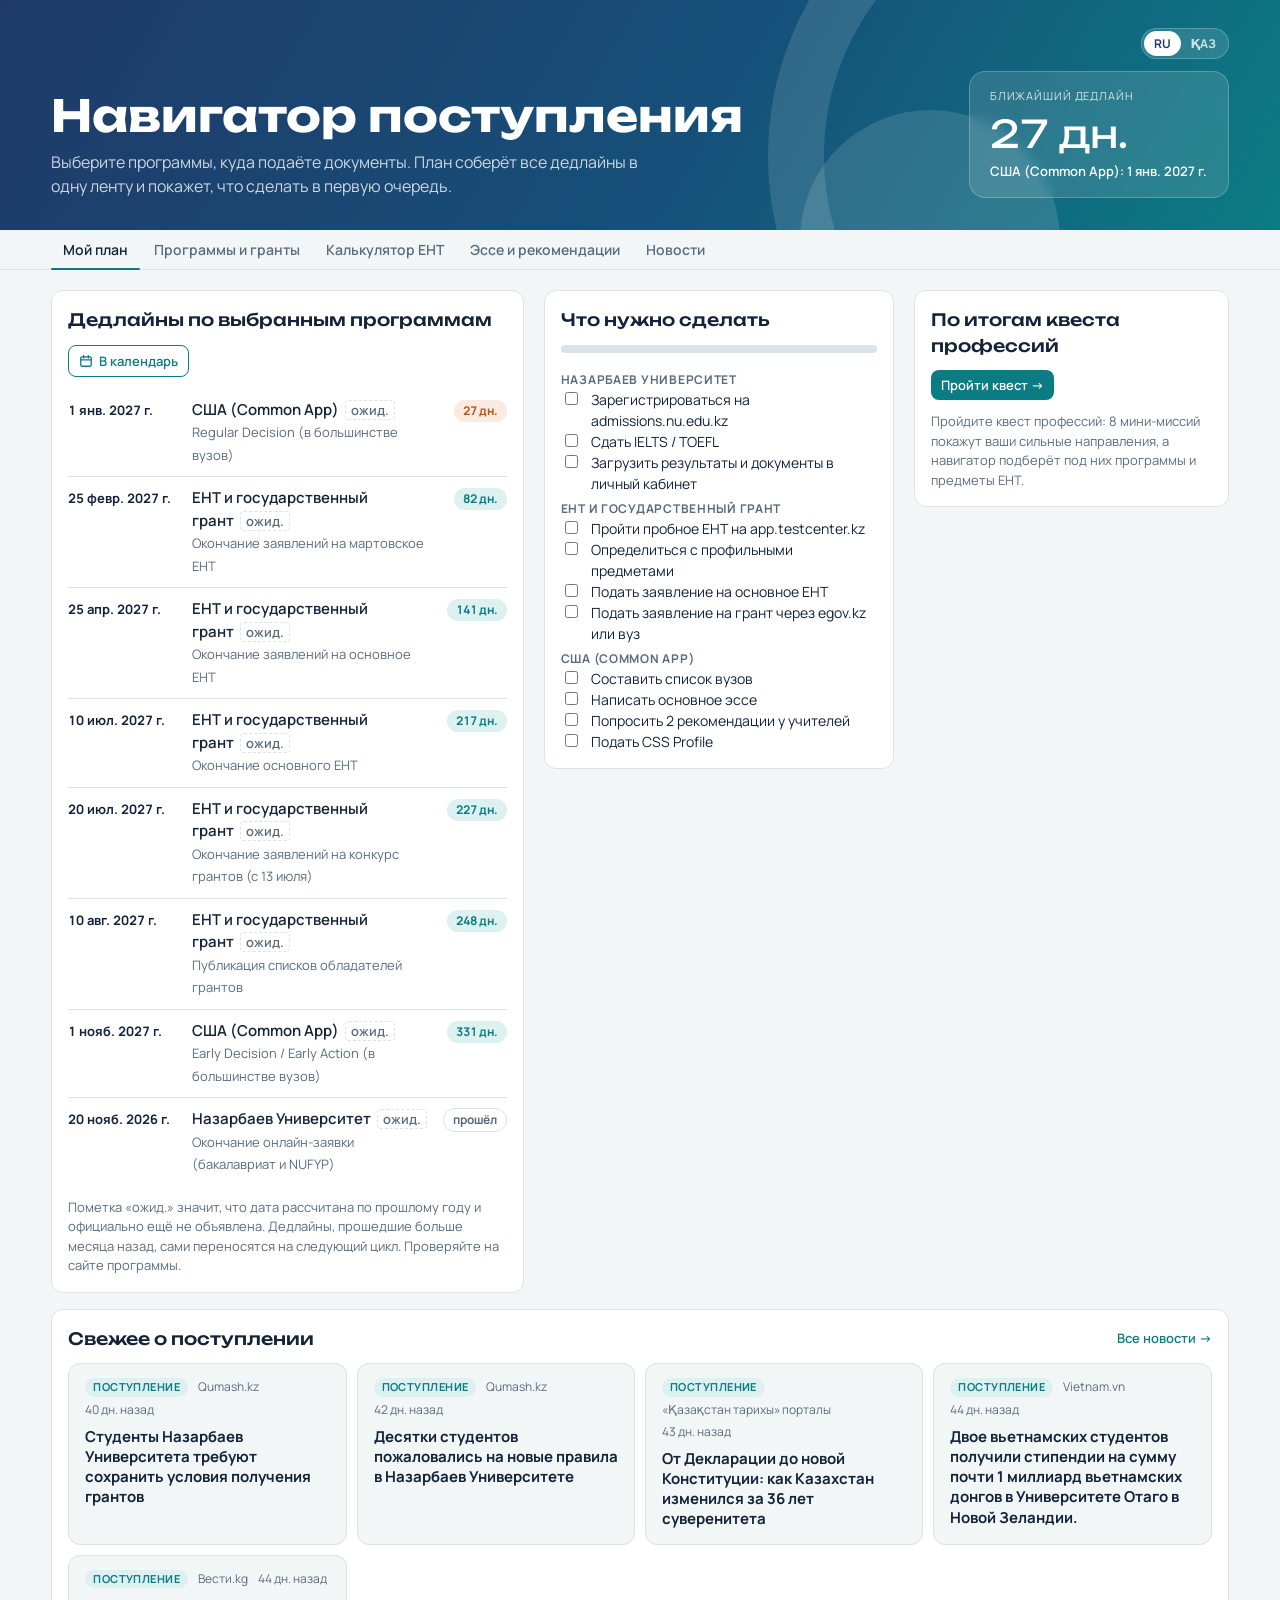
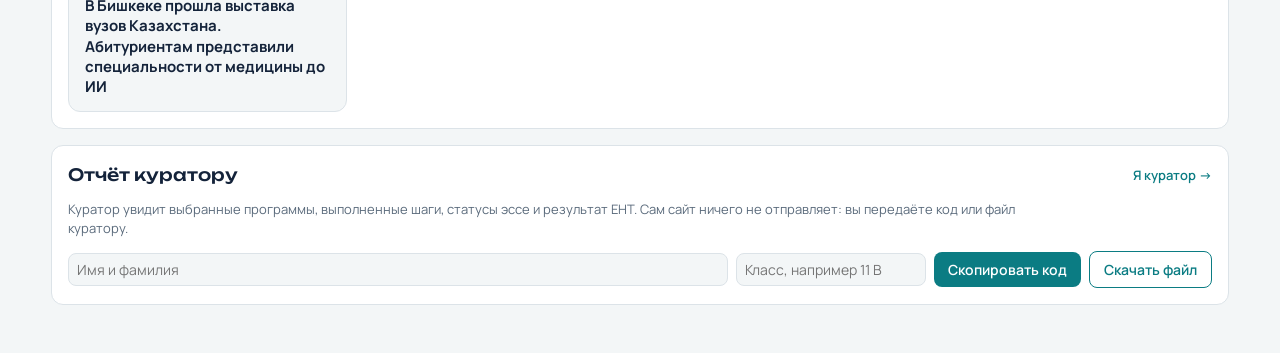
==== index.html @ 0107dc20 "Дизайн на всю ширину: шапка-полоса, липкие вкладки, раскладка в 3 колонки на широком экране Co-Autho" ====
<!doctype html>
<html lang="ru">
<head>
<meta charset="utf-8">
<meta name="viewport" content="width=device-width, initial-scale=1, viewport-fit=cover">
<title>Навигатор поступления</title>
<meta name="claude:viewport-fit-sides" content="cover">
<meta name="theme-color" content="#1F3A68">
<link rel="manifest" href="manifest.webmanifest">
<link rel="icon" href="icon.svg" type="image/svg+xml">
<link rel="apple-touch-icon" href="icon-192.png">
<link rel="stylesheet" href="https://fonts.googleapis.com/css2?family=Unbounded:wght@500;700&family=Manrope:wght@400;500;600;700&display=swap">
<style>
body{margin:0}[hidden]{display:none!important}
/* Layout: шапка с языком и отсчётом до ближайшего дедлайна → вкладки (План / Программы / ЕНТ / Документы / Новости) → одна колонка, на широком экране две */
:root{
  --bg:#F3F6F7; --surface:#FFFFFF; --ink:#14233A; --muted:#5B6B7C; --line:#DCE3E8;
  --accent:#0B7C83; --accent-soft:#DDF1F1; --lapis:#1F3A68; --warn:#B4541A; --warn-soft:#FBEADF; --ok:#2E7D4F; --ok-soft:#E1F2E7;
  --bad:#B23B3B; --bad-soft:#F7E1E1; --sun:#C98A12; --sun-soft:#F8ECD0;
  --sci:#6B4BB8; --sci-soft:#ECE6F8; --shadow:0 6px 18px rgba(20,35,58,.10);
  --display:"Unbounded","Manrope",system-ui,sans-serif; --body:"Manrope",system-ui,-apple-system,"Segoe UI",sans-serif;
  --dur-1:120ms; --dur-2:220ms; --dur-3:420ms; --stagger:40ms;
  --ease-out:cubic-bezier(.2,.8,.2,1); --ease-in-out:cubic-bezier(.65,0,.35,1); --ease-spring:cubic-bezier(.34,1.56,.64,1);
}
@media (prefers-color-scheme:dark){:root:not([data-theme="light"]){
  --bg:#0E1620; --surface:#16212D; --ink:#E6EDF3; --muted:#93A3B3; --line:#263443;
  --accent:#3FC1C4; --accent-soft:#163A3E; --lapis:#9DB6E4; --warn:#F0A170; --warn-soft:#3A2618; --ok:#6FCB93; --ok-soft:#173527;
  --bad:#EE8A8A; --bad-soft:#3B1E1E; --sun:#E8B54A; --sun-soft:#3A2F15;
  --sci:#B8A2F0; --sci-soft:#2A2340; --shadow:0 6px 18px rgba(0,0,0,.35); color-scheme:dark}}
:root[data-theme="dark"]{
  --bg:#0E1620; --surface:#16212D; --ink:#E6EDF3; --muted:#93A3B3; --line:#263443;
  --accent:#3FC1C4; --accent-soft:#163A3E; --lapis:#9DB6E4; --warn:#F0A170; --warn-soft:#3A2618; --ok:#6FCB93; --ok-soft:#173527;
  --bad:#EE8A8A; --bad-soft:#3B1E1E; --sun:#E8B54A; --sun-soft:#3A2F15;
  --sci:#B8A2F0; --sci-soft:#2A2340; --shadow:0 6px 18px rgba(0,0,0,.35); color-scheme:dark}
*{box-sizing:border-box}
body{background:var(--bg);color:var(--ink);font-family:var(--body);font-size:15px;line-height:1.5}
/* На всю ширину: шапка-полоса от края до края, вкладки прилипают к верху, контент тянется с полями по краям */
:root{--gutter:max(16px,min(4vw,56px))}
.edge{padding-left:max(var(--gutter),env(safe-area-inset-left,0px));padding-right:max(var(--gutter),env(safe-area-inset-right,0px))}
.wrap{padding-block:20px 48px;display:flex;flex-direction:column;gap:20px}
.hero{--hero-bg:linear-gradient(120deg,#1F3A68 0%,#16507A 55%,#0B7C83 100%);--hero-ink:#FFFFFF;--hero-muted:rgba(255,255,255,.78);--hero-glass:rgba(255,255,255,.12);--hero-line:rgba(255,255,255,.22);
  background:var(--hero-bg);color:var(--hero-ink);position:relative;overflow:hidden}
@media (prefers-color-scheme:dark){:root:not([data-theme="light"]) .hero{--hero-bg:linear-gradient(120deg,#132338 0%,#13314A 55%,#0E3D40 100%);--hero-ink:#E6EDF3;--hero-muted:rgba(230,237,243,.72);--hero-glass:rgba(255,255,255,.07);--hero-line:rgba(255,255,255,.14)}}
:root[data-theme="dark"] .hero{--hero-bg:linear-gradient(120deg,#132338 0%,#13314A 55%,#0E3D40 100%);--hero-ink:#E6EDF3;--hero-muted:rgba(230,237,243,.72);--hero-glass:rgba(255,255,255,.07);--hero-line:rgba(255,255,255,.14)}
.hero::before{content:"";position:absolute;right:-120px;top:-160px;width:520px;height:520px;border-radius:50%;border:56px solid var(--hero-glass);pointer-events:none}
.hero::after{content:"";position:absolute;right:220px;bottom:-140px;width:260px;height:260px;border-radius:50%;background:var(--hero-glass);pointer-events:none}
header{display:grid;grid-template-columns:1fr auto;gap:24px;align-items:end;padding-block:28px 32px;position:relative;z-index:1}
.hright{display:flex;flex-direction:column;gap:12px;align-items:flex-end;min-width:0}
h1{font-family:var(--display);font-weight:700;font-size:clamp(24px,3.6vw,44px);line-height:1.1;margin:0;text-wrap:balance;animation:rise var(--dur-3) var(--ease-out) both}
.sub{color:var(--hero-muted);margin:10px 0 0;max-width:62ch;font-size:16px;animation:rise var(--dur-3) var(--ease-out) both;animation-delay:var(--stagger)}
.toprow{display:flex;gap:8px;align-items:center;flex-wrap:wrap;justify-content:flex-end}
.langs{display:inline-flex;border:1px solid var(--line);border-radius:99px;padding:2px;background:var(--surface)}
.hero .langs{border-color:var(--hero-line);background:var(--hero-glass)}
.langs button{font:700 12px var(--body);border:0;background:none;color:var(--muted);padding:4px 10px;border-radius:99px;cursor:pointer;transition:background var(--dur-2) var(--ease-out),color var(--dur-2) var(--ease-out)}
.hero .langs button{color:var(--hero-muted)}
.langs button[aria-pressed="true"],.hero .langs button[aria-pressed="true"]{background:var(--hero-ink);color:#1F3A68}
.install{font:600 12px var(--body);border:1px solid var(--hero-line);color:var(--hero-ink);background:var(--hero-glass);border-radius:99px;padding:5px 10px;cursor:pointer}
.next{background:var(--hero-glass);border:1px solid var(--hero-line);color:var(--hero-ink);border-radius:16px;padding:16px 20px;min-width:260px;backdrop-filter:blur(6px);animation:rise var(--dur-3) var(--ease-out) both;animation-delay:calc(2*var(--stagger))}
.next .k{font-size:11px;letter-spacing:.08em;text-transform:uppercase;opacity:.8;display:flex;align-items:center;gap:8px}
.next .n{font-family:var(--display);font-size:clamp(28px,3vw,38px);font-variant-numeric:tabular-nums}
.next .t{font-size:13px;font-weight:600}
.dot{width:8px;height:8px;border-radius:50%;background:#F0A170;position:relative}
.dot::after{content:"";position:absolute;inset:0;border-radius:50%;background:#F0A170;animation:ping 1.6s var(--ease-out) infinite}
@media (max-width:640px){header{grid-template-columns:1fr;padding-block:20px 24px}.hright{align-items:stretch}.toprow{justify-content:flex-start}.next{min-width:0}.hero::before{width:300px;height:300px;border-width:36px;right:-110px;top:-120px}}
.navbar{position:sticky;top:0;z-index:5;background:color-mix(in srgb,var(--bg) 88%,transparent);backdrop-filter:blur(10px);border-bottom:1px solid var(--line)}
nav{display:flex;gap:2px;flex-wrap:wrap;position:relative}
nav button{font:600 14px var(--body);color:var(--muted);background:none;border:0;padding:10px 12px;cursor:pointer;transition:color var(--dur-1) var(--ease-out)}
nav button:hover{color:var(--ink)}
nav button[aria-selected="true"]{color:var(--ink)}
nav .ind{position:absolute;left:0;bottom:-1px;height:2px;width:0;background:var(--accent);border-radius:2px;transition:transform var(--dur-2) var(--ease-in-out),width var(--dur-2) var(--ease-in-out)}
nav .badge{display:inline-block;min-width:18px;padding:0 5px;margin-left:6px;border-radius:99px;background:var(--accent);color:var(--surface);font-size:11px;line-height:18px;text-align:center;animation:pop var(--dur-2) var(--ease-spring) both}
button:focus-visible,input:focus-visible,select:focus-visible,a:focus-visible{outline:2px solid var(--accent);outline-offset:2px}
.panel{display:flex;flex-direction:column;gap:16px}
.panel.enter{animation:rise var(--dur-3) var(--ease-out) both}
.panel.enter .stg>*{animation:rise var(--dur-3) var(--ease-out) both;animation-delay:calc(min(var(--i,0),10)*var(--stagger))}
.cols{display:grid;grid-template-columns:minmax(0,1.4fr) minmax(0,1fr);gap:20px;align-items:start}
@media (max-width:820px){.cols{grid-template-columns:1fr}}
.cols3{display:grid;grid-template-columns:minmax(0,1.4fr) minmax(0,1fr);gap:20px;align-items:start}
.cols3>.span{grid-column:1/-1}
@media (min-width:1280px){.cols3{grid-template-columns:minmax(0,1.35fr) minmax(0,1fr) minmax(0,.9fr)}.cols3>.span{grid-column:auto;position:sticky;top:64px}}
@media (max-width:820px){.cols3{grid-template-columns:1fr}}
@media (min-width:1280px){#groups{display:grid;grid-template-columns:repeat(auto-fill,minmax(440px,1fr));column-gap:40px}#groups .g{border-top:0;border-bottom:1px solid var(--line)}}
.subj,.total,#entvalid{max-width:560px}
.box>.note{max-width:120ch}
h2{font-family:var(--display);font-weight:500;font-size:17px;margin:0}
.box{background:var(--surface);border:1px solid var(--line);border-radius:12px;padding:16px;display:flex;flex-direction:column;gap:12px;min-width:0}
.box.warnbox{border-color:var(--warn);background:linear-gradient(var(--warn-soft),var(--warn-soft)) padding-box}
.boxhead{display:flex;justify-content:space-between;align-items:center;gap:12px;flex-wrap:wrap}
.tl{list-style:none;margin:0;padding:0;display:flex;flex-direction:column}
.tl li{display:grid;grid-template-columns:112px 1fr auto;gap:12px;padding:10px 0;border-top:1px solid var(--line);align-items:baseline}
.tl li:first-child{border-top:0}
.date{font-variant-numeric:tabular-nums;font-weight:700;font-size:13px}
.ev b{display:block;font-weight:600}
.ev span{color:var(--muted);font-size:13px}
.pill{font-size:12px;font-weight:700;padding:2px 9px;border-radius:99px;white-space:nowrap;font-variant-numeric:tabular-nums}
.p-soon{background:var(--warn-soft);color:var(--warn)}
.p-ok{background:var(--accent-soft);color:var(--accent)}
.p-good{background:var(--ok-soft);color:var(--ok)}
.p-bad{background:var(--bad-soft);color:var(--bad)}
.p-past{background:transparent;color:var(--muted);border:1px solid var(--line)}
.tag{font-size:11px;color:var(--muted);border:1px dashed var(--line);border-radius:4px;padding:0 5px;margin-left:6px;white-space:nowrap}
@media (max-width:480px){.tl li{grid-template-columns:1fr auto}.tl .date{grid-column:1/-1}}
.progs{display:grid;grid-template-columns:repeat(auto-fill,minmax(280px,1fr));gap:14px}
.prog{background:var(--surface);border:1px solid var(--line);border-radius:12px;padding:16px;display:flex;flex-direction:column;gap:10px;transition:transform var(--dur-1) var(--ease-out),box-shadow var(--dur-1) var(--ease-out),border-color var(--dur-2) var(--ease-out)}
.prog.on{border-color:var(--accent);box-shadow:0 0 0 1px var(--accent)}
@media (hover:hover){.prog:hover,.news:hover{transform:translateY(-2px);box-shadow:var(--shadow)}.prog.on:hover{box-shadow:0 0 0 1px var(--accent),var(--shadow)}}
.prog h3{margin:0;font-size:16px}
.prog .where{font-size:12px;color:var(--muted);text-transform:uppercase;letter-spacing:.06em;display:flex;justify-content:space-between;gap:8px}
.prog .rec{color:var(--sun);text-transform:none;letter-spacing:0;font-weight:700;white-space:nowrap}
.prog ul{margin:0;padding-left:18px;color:var(--ink);font-size:14px}
.prog a{color:var(--accent);font-weight:600;font-size:13px}
.prog .chg{font-size:12px;font-weight:700;color:var(--warn);background:var(--warn-soft);border-radius:6px;padding:4px 8px}
.toggle{align-self:flex-start;font:600 13px var(--body);border-radius:8px;padding:7px 12px;cursor:pointer;border:1px solid var(--accent);background:transparent;color:var(--accent);transition:background var(--dur-2) var(--ease-out),color var(--dur-2) var(--ease-out),transform var(--dur-1) var(--ease-out)}
.prog.on .toggle{background:var(--accent);color:var(--surface)}
button:active:not(:disabled){transform:scale(.97)}
.check{display:flex;gap:10px;align-items:flex-start;font-size:14px;cursor:pointer}
.check input{margin-top:3px;accent-color:var(--accent)}
.check input:checked{animation:pop var(--dur-2) var(--ease-spring)}
.check span{background:linear-gradient(currentColor,currentColor) 0 55%/0 1px no-repeat;transition:background-size var(--dur-3) var(--ease-out),color var(--dur-2)}
.check.done span{color:var(--muted);background-size:100% 1px}
.bar{height:8px;background:var(--line);border-radius:99px;overflow:hidden}
.bar i{display:block;height:100%;background:var(--ok);border-radius:99px;transition:width var(--dur-3) var(--ease-out)}
.grp{font-size:12px;font-weight:700;color:var(--muted);text-transform:uppercase;letter-spacing:.06em;margin-top:6px}
.docs{width:100%;border-collapse:collapse;font-size:14px}
.docs th{text-align:left;font-size:12px;color:var(--muted);font-weight:600;padding:6px 8px;border-bottom:1px solid var(--line)}
.docs td{padding:8px;border-bottom:1px solid var(--line);vertical-align:middle}
.scroll{overflow-x:auto}
select,input[type=text],input[type=date],input[type=number]{font:14px var(--body);color:var(--ink);background:var(--bg);border:1px solid var(--line);border-radius:8px;padding:6px 8px;max-width:100%}
.form{display:flex;flex-wrap:wrap;gap:8px;align-items:center}
.form input[type=text]{flex:1 1 200px}
.btn{font:600 14px var(--body);background:var(--accent);color:var(--surface);border:0;border-radius:8px;padding:8px 14px;cursor:pointer;transition:transform var(--dur-1) var(--ease-out);text-decoration:none;display:inline-flex;align-items:center;gap:6px}
.btn.ghost{background:transparent;color:var(--accent);border:1px solid var(--accent)}
.btn.sm{font-size:13px;padding:6px 10px}
.x{background:none;border:0;color:var(--muted);cursor:pointer;font-size:18px;line-height:1}
.empty{color:var(--muted);font-size:14px;margin:0}
.note{font-size:13px;color:var(--muted);margin:0}
.link{background:none;border:0;padding:0;font:600 13px var(--body);color:var(--accent);cursor:pointer;text-decoration:none}
.chipset{display:flex;gap:6px;flex-wrap:wrap}
.chipset span{font-size:13px;font-weight:600;border-radius:99px;padding:3px 10px;background:var(--sun-soft);color:var(--sun)}
.chipset span.p{background:var(--bg);color:var(--ink);border:1px solid var(--line)}
.chipset span.p.on{border-color:var(--accent);color:var(--accent)}
/* ЕНТ */
.subj{display:grid;grid-template-columns:1fr 88px;gap:8px 12px;align-items:center}
.subj label{font-size:14px;font-weight:600}
.subj label small{display:block;font-weight:500;color:var(--muted);font-size:12px}
.subj input{width:88px;text-align:right;font-variant-numeric:tabular-nums}
.subj input.low{border-color:var(--bad);background:var(--bad-soft)}
.total{display:flex;align-items:baseline;gap:8px;border-top:1px solid var(--line);padding-top:12px}
.total .big{font-family:var(--display);font-size:34px;font-variant-numeric:tabular-nums}
.floors{display:flex;flex-direction:column;gap:8px}
.floor{display:flex;justify-content:space-between;align-items:center;gap:8px;font-size:14px}
.groups{display:flex;flex-direction:column}
.g{display:grid;grid-template-columns:minmax(0,1fr) auto;gap:6px 12px;padding:12px 0;border-top:1px solid var(--line)}
.g:first-child{border-top:0}
.g b{font-weight:700}
.g .meta{font-size:12px;color:var(--muted)}
.scale{grid-column:1/-1;position:relative;height:22px}
.scale .rail{position:absolute;left:0;right:0;top:9px;height:4px;border-radius:99px;background:var(--line)}
.scale .rng{position:absolute;top:9px;height:4px;border-radius:99px;background:var(--accent-soft)}
.scale .mk{position:absolute;top:4px;width:2px;height:14px;background:var(--muted);transform:translateX(-1px)}
.scale .mk.med{background:var(--accent)}
.scale .you{position:absolute;top:2px;width:18px;height:18px;margin-left:-9px;border-radius:50%;background:var(--sun);border:3px solid var(--surface);box-shadow:0 0 0 1px var(--sun);transition:left var(--dur-3) var(--ease-out)}
/* Новости */
.chips{display:flex;gap:8px;flex-wrap:wrap}
.chip{font:600 13px var(--body);border:1px solid var(--line);background:var(--surface);color:var(--ink);border-radius:99px;padding:6px 12px;cursor:pointer;transition:background var(--dur-2) var(--ease-out),border-color var(--dur-2) var(--ease-out),color var(--dur-2) var(--ease-out),transform var(--dur-1) var(--ease-out)}
.chip[aria-pressed="true"]{background:var(--ink);border-color:var(--ink);color:var(--surface)}
.newsbar{display:flex;justify-content:space-between;align-items:center;gap:12px;flex-wrap:wrap}
.refresh{display:inline-flex;align-items:center;gap:6px;font:600 13px var(--body);color:var(--accent);background:none;border:1px solid var(--line);border-radius:8px;padding:6px 10px;cursor:pointer}
.refresh svg,.btn svg{width:14px;height:14px;flex:none}
.refresh.busy svg{animation:spin .9s linear infinite}
.feed{display:grid;grid-template-columns:repeat(auto-fill,minmax(280px,1fr));gap:14px}
.feed.compact{grid-template-columns:repeat(auto-fit,minmax(230px,1fr));gap:10px}
.news{background:var(--surface);border:1px solid var(--line);border-radius:12px;padding:14px 16px;display:flex;flex-direction:column;gap:8px;color:inherit;text-decoration:none;min-width:0;transition:transform var(--dur-1) var(--ease-out),box-shadow var(--dur-1) var(--ease-out)}
.feed.compact .news{background:var(--bg)}
.news .meta{display:flex;gap:4px 10px;align-items:center;font-size:12px;color:var(--muted);flex-wrap:wrap}
.news h3{margin:0;font-size:15px;font-weight:700;line-height:1.35;overflow-wrap:anywhere}
.news p{margin:0;font-size:13px;color:var(--muted);display:-webkit-box;-webkit-line-clamp:3;line-clamp:3;-webkit-box-orient:vertical;overflow:hidden}
.cat{font-size:11px;font-weight:700;padding:1px 8px;border-radius:99px;text-transform:uppercase;letter-spacing:.04em}
.c-adm{background:var(--accent-soft);color:var(--accent)}
.c-edu{background:var(--ok-soft);color:var(--ok)}
.c-sci{background:var(--sci-soft);color:var(--sci)}
.new{color:var(--warn);font-weight:700}
.skel{height:110px;border-radius:12px;border:1px solid var(--line);background:linear-gradient(90deg,var(--surface) 0%,var(--line) 50%,var(--surface) 100%) 0 0/200% 100%;animation:shimmer 1.2s linear infinite}
.toast{position:fixed;left:50%;bottom:max(20px,env(safe-area-inset-bottom,0px));transform:translateX(-50%);max-width:calc(100% - 32px);background:var(--ink);color:var(--surface);font-size:14px;font-weight:600;padding:10px 16px;border-radius:10px;box-shadow:var(--shadow);animation:rise var(--dur-2) var(--ease-out) both;z-index:9}
@keyframes rise{from{opacity:0;transform:translateY(8px)}to{opacity:1;transform:none}}
.toast{animation-name:toastIn}
@keyframes toastIn{from{opacity:0;transform:translate(-50%,8px)}to{opacity:1;transform:translate(-50%,0)}}
@keyframes pop{from{transform:scale(.6)}to{transform:scale(1)}}
@keyframes ping{0%{transform:scale(1);opacity:.7}80%,100%{transform:scale(2.6);opacity:0}}
@keyframes spin{to{transform:rotate(360deg)}}
@keyframes shimmer{to{background-position:-200% 0}}
@media (prefers-reduced-motion:reduce){
  *,*::before,*::after{animation-duration:.01ms!important;animation-iteration-count:1!important;transition-duration:.01ms!important;scroll-behavior:auto!important}
}
</style>
</head>
<body>
<div class="hero">
  <header class="edge">
    <div>
      <h1 data-i18n="title">Навигатор поступления</h1>
      <p class="sub" data-i18n="sub"></p>
    </div>
    <div class="hright">
      <div class="toprow">
        <button class="install" id="install" hidden data-i18n="pwa.install"></button>
        <div class="langs" role="group" data-i18n-aria="lang.aria"><button data-lang="ru">RU</button><button data-lang="kk">ҚАЗ</button></div>
      </div>
      <div class="next" id="next"></div>
    </div>
  </header>
</div>
<div class="navbar edge">
  <nav role="tablist">
    <button role="tab" aria-selected="true" data-tab="plan" data-i18n="tab.plan"></button>
    <button role="tab" aria-selected="false" data-tab="progs" data-i18n="tab.progs"></button>
    <button role="tab" aria-selected="false" data-tab="ent" data-i18n="tab.ent"></button>
    <button role="tab" aria-selected="false" data-tab="docs" data-i18n="tab.docs"></button>
    <button role="tab" aria-selected="false" data-tab="news"><span data-i18n="tab.news"></span><span class="badge" id="newcount" hidden></span></button>
    <span class="ind" aria-hidden="true"></span>
  </nav>
</div>
<div class="wrap edge">

  <section class="panel" id="p-plan">
    <div class="box warnbox" id="watchbox" hidden></div>
    <div class="cols3">
      <div class="box">
        <div class="boxhead"><h2 data-i18n="plan.deadlines"></h2>
          <button class="btn ghost sm" id="ics" data-i18n-title="plan.icsTitle"><svg viewBox="0 0 24 24" fill="none" stroke="currentColor" stroke-width="2.2" stroke-linecap="round"><rect x="3" y="5" width="18" height="16" rx="2"/><path d="M3 10h18M8 3v4M16 3v4"/></svg><span data-i18n="plan.ics"></span></button></div>
        <ul class="tl" id="timeline"></ul>
        <p class="note" data-i18n="plan.note"></p>
      </div>
      <div class="box">
        <h2 data-i18n="plan.todo"></h2>
        <div class="bar"><i id="bar" style="width:0"></i></div>
        <div id="todo"></div>
      </div>
      <div class="box span" id="questbox"></div>
    </div>
    <div class="box">
      <div class="boxhead"><h2 data-i18n="news.fresh"></h2><button class="link" id="allnews" data-i18n="news.all"></button></div>
      <div class="feed compact" id="admfeed"></div>
    </div>
    <div class="box">
      <div class="boxhead"><h2 data-i18n="cur.box"></h2><a class="link" href="curator.html" data-i18n="cur.iam"></a></div>
      <p class="note" data-i18n="cur.text"></p>
      <div class="form">
        <input type="text" id="me-n" data-i18n-ph="cur.name" autocomplete="name">
        <input type="text" id="me-c" data-i18n-ph="cur.class" style="flex:0 1 160px">
        <button class="btn" id="rep-copy" data-i18n="cur.copy"></button>
        <button class="btn ghost" id="rep-file" data-i18n="cur.file"></button>
      </div>
    </div>
  </section>

  <section class="panel" id="p-progs" hidden>
    <p class="note" data-i18n="progs.note"></p>
    <div class="progs stg" id="progs"></div>
    <p class="note" id="watchnote"></p>
  </section>

  <section class="panel" id="p-ent" hidden>
    <div class="cols">
      <div class="box">
        <h2 data-i18n="ent.title"></h2>
        <p class="note" data-i18n="ent.intro"></p>
        <div class="subj" id="subj"></div>
        <div class="total"><span class="big" id="enttotal">0</span><span class="note" data-i18n="ent.of"></span></div>
        <p class="note" id="entvalid"></p>
      </div>
      <div class="box">
        <h2 data-i18n="ent.floors"></h2>
        <div class="floors" id="floors"></div>
        <label class="note" for="pair" data-i18n="ent.pair"></label>
        <select id="pair"></select>
        <p class="note" id="pairnote"></p>
      </div>
    </div>
    <div class="box">
      <h2 data-i18n="ent.groups"></h2>
      <div class="groups stg" id="groups"></div>
      <p class="note" data-i18n="ent.note"></p>
    </div>
  </section>

  <section class="panel" id="p-docs" hidden>
    <div class="box">
      <h2 data-i18n="docs.title"></h2>
      <form class="form" id="docform">
        <input type="text" id="d-title" data-i18n-ph="docs.ph" required>
        <select id="d-type"><option value="0" data-i18n="doc.0"></option><option value="1" data-i18n="doc.1"></option><option value="2" data-i18n="doc.2"></option><option value="3" data-i18n="doc.3"></option></select>
        <input type="date" id="d-due">
        <button class="btn" type="submit" data-i18n="docs.add"></button>
      </form>
      <div class="scroll"><table class="docs"><thead><tr><th data-i18n="th.doc"></th><th data-i18n="th.type"></th><th data-i18n="th.due"></th><th data-i18n="th.status"></th><th></th></tr></thead><tbody id="docrows"></tbody></table></div>
      <p class="empty" id="docempty" hidden data-i18n="docs.empty"></p>
    </div>
  </section>

  <section class="panel" id="p-news" hidden>
    <div class="newsbar">
      <div class="chips" id="chips">
        <button class="chip" data-cat="all" aria-pressed="true" data-i18n="chip.all"></button>
        <button class="chip" data-cat="adm" aria-pressed="false" data-i18n="chip.adm"></button>
        <button class="chip" data-cat="edu" aria-pressed="false" data-i18n="chip.edu"></button>
        <button class="chip" data-cat="sci" aria-pressed="false" data-i18n="chip.sci"></button>
      </div>
      <button class="refresh" id="refresh" data-i18n-aria="news.refreshAria"><svg viewBox="0 0 24 24" fill="none" stroke="currentColor" stroke-width="2.2" stroke-linecap="round" stroke-linejoin="round"><path d="M21 12a9 9 0 1 1-2.6-6.4"/><path d="M21 3v6h-6"/></svg><span data-i18n="news.refresh"></span></button>
    </div>
    <p class="note" id="newsstatus"></p>
    <div class="feed stg" id="feed"></div>
  </section>
</div>

<script src="i18n.js"></script>
<script src="data.js"></script>
<script src="feeds.js"></script>
<script src="news.js"></script>
<script src="pages.js"></script>
<script>
let TODAY = new Date(); TODAY.setHours(0,0,0,0);
const REDUCED = matchMedia("(prefers-reduced-motion: reduce)").matches;
const PROG = Object.fromEntries(PROGRAMS.map(p=>[p.id,p]));
function load(k,def){try{const v=localStorage.getItem(k);return v?JSON.parse(v):def}catch(e){return def}}
function save(k,v){try{localStorage.setItem(k,JSON.stringify(v))}catch(e){}}
let picked=load("nav.picked",["nu","ent","usa"]).filter(id=>PROG[id]);
let done=load("nav.done",{});
let docs=load("nav.docs",[
 {t:I18N.ru["ex.0"],type:I18N.ru["doc.0"],d:"2026-12-15",s:1,ex:true},
 {t:I18N.ru["ex.1"],type:I18N.ru["doc.2"],d:"2026-12-01",s:0,ex:true}]);
let ent=load("nav.ent",{s:{},pair:""});
const quest=load("nav.quest",null);
let me=load("nav.me",{n:"",c:""});

const fmt=d=>navFmt(d);
const days=d=>Math.round((new Date(d+"T00:00")-TODAY)/864e5);
function pill(n){if(n<0)return`<span class="pill p-past">${t("past")}</span>`;const c=n<=30?"p-soon":"p-ok";return`<span class="pill ${c}">${n===0?t("today"):t("days",{n})}</span>`}
const eventsOf=p=>p.events.map(e=>navRoll(e,TODAY));
function esc(s){return String(s).replace(/[&<>"]/g,c=>({"&":"&amp;","<":"&lt;",">":"&gt;",'"':"&quot;"}[c]))}
function toast(msg){document.querySelector(".toast")?.remove();const el=document.createElement("div");el.className="toast";el.setAttribute("role","status");el.textContent=msg;document.body.append(el);setTimeout(()=>el.remove(),3500)}
function download(name,text,type){const a=document.createElement("a");a.href=URL.createObjectURL(new Blob([text],{type}));a.download=name;document.body.append(a);a.click();a.remove();setTimeout(()=>URL.revokeObjectURL(a.href),1e3)}
const pickedEvents=()=>PROGRAMS.filter(p=>picked.includes(p.id)).flatMap(p=>eventsOf(p).map(e=>({...e,p}))).sort((a,b)=>a.d.localeCompare(b.d));
const docTitle=d=>d.ex&&d.t===I18N.ru["ex.0"]?t("ex.0"):d.ex&&d.t===I18N.ru["ex.1"]?t("ex.1"):d.t;
const docType=d=>{const i=[0,1,2,3].find(i=>I18N.ru["doc."+i]===d.type);return i==null?d.type:t("doc."+i)};

/* ---------- Изменения на сайтах приёма (pages.js пишет check-pages.mjs раз в день) ---------- */
const WATCH=window.PAGE_WATCH||null;
const changedAt=id=>{const w=WATCH?.pages?.[id];return w?.changed&&Date.now()-w.changed<14*864e5?w.changed:0};

/* ---------- Квест → программы ---------- */
function questRecs(){if(!quest?.top?.length)return{progs:[],pair:""};
  const progs=[...new Set(quest.top.slice(0,2).flatMap(a=>QUEST_MAP[a]?.progs||[]))];
  return{progs,pair:QUEST_MAP[quest.top[0]]?.pair||""}}

let shownDays=0;
function countUp(el,to){
  if(REDUCED||to===shownDays){el.textContent=t("days",{n:to});shownDays=to;return}
  const from=shownDays,t0=performance.now();shownDays=to;
  (function step(now){const k=Math.min(1,(now-t0)/600),v=Math.round(from+(to-from)*(1-Math.pow(1-k,3)));el.textContent=t("days",{n:v});if(k<1)requestAnimationFrame(step)})(t0);
}

function render(){
  const evs=pickedEvents();
  const up=evs.filter(e=>days(e.d)>=0);
  document.getElementById("timeline").innerHTML=evs.length?[...up,...evs.filter(e=>days(e.d)<0)].map(e=>`<li><span class="date">${fmt(e.d)}</span><span class="ev"><b>${L(e.p.name)}${e.exp?`<span class="tag">${t("exp")}</span>`:""}</b><span>${L(e.t)}</span></span>${pill(days(e.d))}</li>`).join(""):`<li><span class="empty">${t("plan.tlEmpty")}</span></li>`;
  document.getElementById("ics").disabled=!up.length;
  const n=up[0],next=document.getElementById("next");
  if(n){
    next.innerHTML=`<div class="k">${days(n.d)<=7?'<i class="dot"></i>':""}${t("next.k")}</div><div class="n" id="nextn"></div><div class="t">${L(n.p.name)}: ${fmt(n.d)}</div>`;
    countUp(document.getElementById("nextn"),days(n.d));
  }else next.innerHTML=`<div class="k">${t("next.k")}</div><div class="t">${t("next.none")}</div>`;
  let total=0,cnt=0;
  document.getElementById("todo").innerHTML=PROGRAMS.filter(p=>picked.includes(p.id)).map(p=>`<div class="grp">${L(p.name)}</div>`+p.todo.map((s,i)=>{const k=p.id+i;total++;if(done[k])cnt++;return`<label class="check ${done[k]?"done":""}"><input type="checkbox" data-k="${k}" ${done[k]?"checked":""}><span>${L(s)}</span></label>`}).join("")).join("")||`<p class="empty">${t("plan.todoEmpty")}</p>`;
  document.getElementById("bar").style.width=total?(cnt/total*100)+"%":"0";
  const rec=questRecs().progs;
  document.getElementById("progs").innerHTML=PROGRAMS.map((p,i)=>{const on=picked.includes(p.id),ch=changedAt(p.id);return`<article class="prog ${on?"on":""}" style="--i:${i}"><div class="where"><span>${L(p.where)}</span>${rec.includes(p.id)?`<span class="rec">${t("progs.rec")}</span>`:""}</div><h3>${L(p.name)}</h3>${ch?`<div class="chg">${t("progs.changed",{ago:ago(ch)})}</div>`:""}<ul>${p.req.map(r=>`<li>${L(r)}</li>`).join("")}</ul><div class="note">${eventsOf(p).map(e=>`${fmt(e.d)}: ${L(e.t)}${e.exp?` (${t("exp")})`:""}`).join("<br>")}</div><a href="${p.url}" target="_blank" rel="noopener">${t("progs.site")}</a><button class="toggle" data-id="${p.id}">${on?t("progs.in"):t("progs.add")}</button></article>`}).join("");
  document.getElementById("watchnote").textContent=WATCH?.at?t("watch.checked",{ago:ago(WATCH.at)}):"";
  const chg=picked.filter(changedAt);
  const wb=document.getElementById("watchbox");wb.hidden=!chg.length;
  wb.innerHTML=chg.length?`<h2>${t("watch.title")}</h2>`+chg.map(id=>`<div><b>${L(PROG[id].name)}</b> — ${t("watch.changed",{ago:ago(changedAt(id))})} <a class="link" href="${PROG[id].url}" target="_blank" rel="noopener">${t("progs.site")}</a></div>`).join(""):"";
  renderQuest();
  document.getElementById("docrows").innerHTML=docs.map((d,i)=>`<tr><td>${esc(docTitle(d))}${d.ex?`<span class="tag">${t("docs.example")}</span>`:""}</td><td>${esc(docType(d))}</td><td>${d.d?fmt(d.d)+" "+pill(days(d.d)):"—"}</td><td><select data-i="${i}">${[0,1,2,3].map(j=>`<option value="${j}" ${d.s==j?"selected":""}>${t("st."+j)}</option>`).join("")}</select></td><td><button class="x" data-del="${i}" aria-label="${t("docs.del")}">×</button></td></tr>`).join("");
  document.getElementById("docempty").hidden=docs.length>0;
}
function renderQuest(){
  const box=document.getElementById("questbox");
  if(!quest?.top?.length){box.innerHTML=`<div class="boxhead"><h2>${t("qr.title")}</h2><a class="btn sm" href="quest.html">${t("qr.go")}</a></div><p class="note">${t("qr.none")}</p>`;return}
  const r=questRecs(),missing=r.progs.filter(id=>!picked.includes(id));
  box.innerHTML=`<div class="boxhead"><h2>${t("qr.title")}</h2><a class="link" href="quest.html">${t("qr.again")}</a></div>
  <div class="grp">${t("qr.top")}</div><div class="chipset">${quest.top.slice(0,3).map(a=>`<span>${t("area."+a)}</span>`).join("")}</div>
  <div class="grp">${t("qr.progs")}</div><div class="chipset">${r.progs.map(id=>`<span class="p ${picked.includes(id)?"on":""}">${L(PROG[id].name)}${picked.includes(id)?" ✓":""}</span>`).join("")}</div>
  <div class="boxhead"><button class="btn sm" id="qadd" ${missing.length?"":"disabled"}>${missing.length?t("qr.add")+" (+"+missing.length+")":t("qr.added")}</button>
  ${r.pair?`<span class="note">${t("qr.pair")}: <b>${L(ENT_PAIRS[r.pair])}</b> · <button class="link" id="qcalc">${t("qr.calc")}</button></span>`:""}</div>`;
}

/* ---------- Календарь (.ics) ---------- */
function icsText(){
  const fold=s=>{const out=[];while(s.length>35){out.push(s.slice(0,35));s=" "+s.slice(35)}out.push(s);return out.join("\r\n")};
  const e8=s=>String(s).replace(/\\/g,"\\\\").replace(/;/g,"\\;").replace(/,/g,"\\,").replace(/\n/g,"\\n");
  const stamp=new Date().toISOString().replace(/[-:]/g,"").replace(/\.\d+/,"");
  const lines=["BEGIN:VCALENDAR","VERSION:2.0","PRODID:-//Navigator postupleniya//RU","CALSCALE:GREGORIAN","METHOD:PUBLISH","X-WR-CALNAME:"+e8(t("title"))];
  pickedEvents().filter(e=>days(e.d)>=0).forEach(e=>{
    const d=e.d.replace(/-/g,""),nx=new Date(e.d+"T00:00");nx.setDate(nx.getDate()+1);
    const sum=L(e.p.name)+": "+L(e.t);
    lines.push("BEGIN:VEVENT","UID:"+e.p.id+"-"+d+"@navigator","DTSTAMP:"+stamp,"DTSTART;VALUE=DATE:"+d,"DTEND;VALUE=DATE:"+navIso(nx).replace(/-/g,""),
      "SUMMARY:"+e8(sum),"DESCRIPTION:"+e8((e.exp?t("ics.exp")+"\n":"")+e.p.url),"URL:"+e.p.url,
      "BEGIN:VALARM","TRIGGER:-P7D","ACTION:DISPLAY","DESCRIPTION:"+e8(t("ics.alarm7",{t:sum})),"END:VALARM",
      "BEGIN:VALARM","TRIGGER:-P1D","ACTION:DISPLAY","DESCRIPTION:"+e8(t("ics.alarm1",{t:sum})),"END:VALARM","END:VEVENT");
  });
  lines.push("END:VCALENDAR");
  return lines.map(fold).join("\r\n")+"\r\n";
}
document.getElementById("ics").addEventListener("click",()=>{download("deadlines.ics",icsText(),"text/calendar;charset=utf-8");toast(t("plan.icsDone"))});

/* ---------- Калькулятор ЕНТ ---------- */
function entCalc(){
  const vals=ENT_SUBJECTS.map(s=>{const v=ent.s[s.k];return v===""||v==null?null:Math.max(0,Math.min(s.max,+v))});
  const filled=vals.some(v=>v!=null),total=vals.reduce((a,v)=>a+(v||0),0);
  const low=ENT_SUBJECTS.filter((s,i)=>vals[i]!=null&&vals[i]<s.min||filled&&vals[i]==null);
  return{vals,filled,total,valid:filled&&!low.length,low};
}
function renderEntInputs(){
  document.getElementById("subj").innerHTML=ENT_SUBJECTS.map(s=>`<label for="e-${s.k}">${L(s.name)}<small>${t("ent.subjMin",{n:s.min,max:s.max})}</small></label><input type="number" id="e-${s.k}" data-k="${s.k}" min="0" max="${s.max}" inputmode="numeric" value="${ent.s[s.k]??""}">`).join("");
  const qp=questRecs().pair;
  document.getElementById("pair").innerHTML=`<option value="">${t("ent.pairAll")}</option>`+Object.keys(ENT_PAIRS).map(k=>`<option value="${k}" ${(ent.pair||qp)===k?"selected":""}>${L(ENT_PAIRS[k])}</option>`).join("");
  document.getElementById("pairnote").textContent=!ent.pair&&qp?t("ent.fromQuest"):"";
}
function renderEnt(){
  const c=entCalc(),pair=document.getElementById("pair").value;
  document.querySelectorAll("#subj input").forEach((el,i)=>el.classList.toggle("low",c.vals[i]!=null&&c.vals[i]<ENT_SUBJECTS[i].min));
  document.getElementById("enttotal").textContent=c.total;
  document.getElementById("entvalid").textContent=!c.filled?"":c.valid?t("ent.valid"):t("ent.invalid",{list:c.low.map(s=>L(s.name)).join(", ")});
  document.getElementById("floors").innerHTML=[50,65,70,75].map(f=>{const ok=c.valid&&c.total>=f;return`<div class="floor"><span>${t("floor."+f)} · ${f}</span>${c.filled?`<span class="pill ${ok?"p-good":"p-bad"}">${ok?"✓":"✗"}</span>`:""}</div>`}).join("");
  const pos=v=>(v/140*100).toFixed(1)+"%";
  const list=ENT_GROUPS.filter(g=>!pair||g.pair===pair).sort((a,b)=>b.med-a.med);
  document.getElementById("groups").innerHTML=list.map((g,i)=>{
    let st="";
    if(c.filled){const k=!c.valid||c.total<g.floor?["below","p-bad"]:c.total>=g.med?["high","p-good"]:c.total>=g.min?["mid","p-soon"]:["low","p-bad"];st=`<span class="pill ${k[1]}">${t("ent."+k[0])}</span>`}
    return`<div class="g" style="--i:${i}"><div><b>${L(g.name)}</b><div class="meta">${g.code?g.code+" · ":""}${L(ENT_PAIRS[g.pair])} · ${t("ent.min")} ${g.min} · ${t("ent.med")} ${g.med}${g.grants?" · "+t("ent.grants",{n:g.grants.toLocaleString("ru-RU")}):""}</div></div>${st}
    <div class="scale" aria-hidden="true"><i class="rail"></i><i class="rng" style="left:${pos(g.min)};width:calc(${pos(g.med)} - ${pos(g.min)})"></i><i class="mk" style="left:${pos(Math.max(g.min,g.floor))}"></i><i class="mk med" style="left:${pos(g.med)}"></i>${c.filled?`<i class="you" style="left:${pos(c.total)}"></i>`:""}</div></div>`}).join("");
}
document.getElementById("subj").addEventListener("input",e=>{const k=e.target.dataset.k;if(!k)return;ent.s[k]=e.target.value;save("nav.ent",ent);renderEnt()});
document.getElementById("pair").addEventListener("change",e=>{ent.pair=e.target.value;save("nav.ent",ent);document.getElementById("pairnote").textContent="";renderEnt()});

/* ---------- Отчёт куратору ---------- */
function report(){const c=entCalc();return{v:1,n:me.n.trim(),c:me.c.trim(),at:Date.now(),p:picked,d:Object.keys(done).filter(k=>done[k]),docs:docs.map(d=>({t:d.t,s:d.s,d:d.d||""})),e:c.filled?{t:c.total,v:c.valid}:null,q:quest?.top?.slice(0,3)||null}}
function reportCode(){const b=new TextEncoder().encode(JSON.stringify(report()));let s="";b.forEach(x=>s+=String.fromCharCode(x));return"NAV1."+btoa(s).replace(/\+/g,"-").replace(/\//g,"_").replace(/=+$/,"")}
function needName(){if(me.n.trim())return true;toast(t("cur.needName"));document.getElementById("me-n").focus();return false}
document.getElementById("me-n").value=me.n;document.getElementById("me-c").value=me.c;
["me-n","me-c"].forEach(id=>document.getElementById(id).addEventListener("input",e=>{me[id==="me-n"?"n":"c"]=e.target.value;save("nav.me",me)}));
document.getElementById("rep-copy").addEventListener("click",async()=>{if(!needName())return;const code=reportCode();
  try{await navigator.clipboard.writeText(code)}catch(e){const ta=document.createElement("textarea");ta.value=code;document.body.append(ta);ta.select();document.execCommand("copy");ta.remove()}
  toast(t("cur.copied"))});
document.getElementById("rep-file").addEventListener("click",()=>{if(!needName())return;download(`otchet-${me.n.trim().replace(/\s+/g,"-")}.json`,JSON.stringify(report(),null,1),"application/json");toast(t("cur.saved"))});

/* ---------- Новости: основной источник news.js (его пишет update-news.mjs по расписанию),
   запасной — RSS через публичные CORS-прокси. Последний результат кэшируется в localStorage ---------- */
const FEEDS=window.NEWS_FEEDS||[];
const PROXIES=[
 u=>"https://api.allorigins.win/raw?url="+encodeURIComponent(u),
 u=>"https://api.codetabs.com/v1/proxy?quest="+encodeURIComponent(u),
 u=>"https://cors.eu.org/"+u
];
const STALE=35*60e3;
let news=load("nav.news",{at:0,items:[]});
let seenAt=load("nav.newsSeen",0);
let cat="all",loading=false;
function takeLocal(){const d=window.NEWS_DATA;if(d&&d.items?.length&&d.at>news.at){news={at:d.at,items:d.items,local:true};save("nav.news",news)}}
// Перечитываем news.js без перезагрузки страницы: работает и через file://, и на хостинге
function reloadLocal(){return new Promise(ok=>{const s=document.createElement("script");s.src="news.js?t="+Date.now();
  s.onload=s.onerror=()=>{s.remove();takeLocal();ok()};document.head.append(s)})}
takeLocal();

const strip=h=>{const x=new DOMParser().parseFromString(h||"","text/html").body.textContent||"";return x.replace(/\s+/g," ").trim()};
const safeUrl=u=>/^https?:\/\//i.test(u||"")?u:"#";
function timeout(ms){const c=new AbortController();setTimeout(()=>c.abort(),ms);return c.signal}
function parseXml(txt,feed){
  const x=new DOMParser().parseFromString(txt,"text/xml");
  const chan=x.querySelector("channel > title")?.textContent||"";
  return [...x.querySelectorAll("item")].map(it=>{
    const g=s=>it.querySelector(s)?.textContent||"";
    let title=g("title"),src=g("source");
    if(src&&title.endsWith(" - "+src))title=title.slice(0,-(src.length+3));
    const google=feed.url.includes("news.google.com");
    return{cat:feed.cat,title:title.trim(),link:g("link").trim(),at:Date.parse(g("pubDate"))||0,src:src||chan.replace(/:.*$/,""),desc:google?"":strip(g("description")).slice(0,260)};
  });
}
async function fetchFeed(feed){
  for(const p of PROXIES){
    try{const r=await fetch(p(feed.url),{signal:timeout(12000),cache:"no-store"});if(!r.ok)continue;
      const items=parseXml(await r.text(),feed);if(items.length)return items}catch(e){}
  }
  const r=await fetch("https://api.rss2json.com/v1/api.json?rss_url="+encodeURIComponent(feed.url),{signal:timeout(12000)});
  const j=await r.json();if(!j.items?.length)throw new Error("empty");
  return j.items.map(i=>({cat:feed.cat,title:i.title,link:i.link,at:Date.parse(i.pubDate.replace(" ","T")+"Z")||0,src:i.author||j.feed?.title||"",desc:feed.url.includes("news.google.com")?"":strip(i.description).slice(0,260)}));
}
async function refreshNews(){
  if(loading)return;loading=true;
  document.getElementById("refresh").classList.add("busy");
  if(!news.items.length)renderNews();
  await reloadLocal();
  if(Date.now()-news.at>STALE){
    const res=await Promise.allSettled(FEEDS.map(fetchFeed));
    const fresh=res.flatMap(r=>r.status==="fulfilled"?r.value:[]);
    if(fresh.length){
      const seen=new Set(),per={},since=Date.now()-21*864e5;
      news={at:Date.now(),items:fresh.filter(i=>i.title&&i.at>since).sort((a,b)=>b.at-a.at).filter(i=>{const k=i.title.toLowerCase().slice(0,60);if(seen.has(k))return false;seen.add(k);return true}).filter(i=>(per[i.cat]=(per[i.cat]||0)+1)<=30)};
      save("nav.news",news);
    }else news.failed=Date.now();
  }
  loading=false;document.getElementById("refresh").classList.remove("busy");
  renderNews();
}
function card(i,k){const isNew=i.at>seenAt&&seenAt>0;return`<a class="news" href="${esc(safeUrl(i.link))}" target="_blank" rel="noopener" style="--i:${k}"><div class="meta"><span class="cat c-${i.cat}">${t("cat."+i.cat)}</span><span>${esc(i.src)}</span><span>${ago(i.at)}</span>${isNew?`<span class="new">${t("news.new")}</span>`:""}</div><h3>${esc(i.title)}</h3>${i.desc?`<p>${esc(i.desc)}</p>`:""}</a>`}
function renderNews(){
  const list=news.items.filter(i=>cat==="all"||i.cat===cat);
  const skel=n=>Array.from({length:n},()=>'<div class="skel"></div>').join("");
  document.getElementById("feed").innerHTML=list.length?list.slice(0,40).map(card).join(""):loading?skel(6):`<p class="empty">${t("news.empty")}</p>`;
  const a=news.items.filter(i=>i.cat==="adm").slice(0,innerWidth>=1280?5:4);
  document.getElementById("admfeed").innerHTML=a.length?a.map(card).join(""):loading?skel(4):`<p class="empty">${t("news.admEmpty")}</p>`;
  document.getElementById("newsstatus").textContent=loading&&!news.items.length?t("news.loading"):
    news.failed&&news.failed>news.at?(news.at?t("news.offline",{ago:ago(news.at)}):t("news.fail")):news.at?t("news.ok",{ago:ago(news.at)}):"";
  const fresh=news.items.filter(i=>i.at>seenAt).length,b=document.getElementById("newcount");
  b.hidden=!(seenAt&&fresh&&cur!=="news");b.textContent=fresh>99?"99+":fresh;
}

/* ---------- Вкладки ---------- */
let cur="plan";
const TABS=["plan","progs","ent","docs","news"];
function moveInd(){const b=document.querySelector(`nav [data-tab="${cur}"]`),ind=document.querySelector("nav .ind");ind.style.width=b.offsetWidth+"px";ind.style.transform=`translate(${b.offsetLeft}px,${b.offsetTop+b.offsetHeight-ind.parentElement.clientHeight}px)`}
function replay(p){p.classList.remove("enter");void p.offsetWidth;p.classList.add("enter")}
function showTab(tab){
  if(cur==="news"&&tab!=="news"){seenAt=Date.now();save("nav.newsSeen",seenAt)}
  cur=tab;
  document.querySelectorAll("nav button").forEach(x=>x.setAttribute("aria-selected",x.dataset.tab===tab));
  TABS.forEach(n=>{const p=document.getElementById("p-"+n);p.hidden=n!==tab;if(n===tab)replay(p)});
  moveInd();
  if(tab==="news"){if(!seenAt){seenAt=Date.now();save("nav.newsSeen",seenAt)}if(Date.now()-news.at>STALE)refreshNews();renderNews()}
}
document.querySelectorAll(".panel").forEach(p=>p.addEventListener("animationend",e=>{if(e.target===p)p.classList.remove("enter")}));
document.querySelector("nav").addEventListener("click",e=>{const b=e.target.closest("button");if(b)showTab(b.dataset.tab)});
document.getElementById("allnews").addEventListener("click",()=>{setCat("adm");showTab("news")});
function setCat(c){cat=c;document.querySelectorAll(".chip").forEach(x=>x.setAttribute("aria-pressed",x.dataset.cat===c));renderNews()}
document.getElementById("chips").addEventListener("click",e=>{const b=e.target.closest(".chip");if(!b)return;setCat(b.dataset.cat);replay(document.getElementById("p-news"))});
document.getElementById("refresh").addEventListener("click",refreshNews);
addEventListener("resize",moveInd);
document.fonts?.ready.then(moveInd);

document.getElementById("questbox").addEventListener("click",e=>{
  if(e.target.id==="qadd"){picked=[...new Set([...picked,...questRecs().progs])];save("nav.picked",picked);render()}
  if(e.target.id==="qcalc")showTab("ent");
});
document.getElementById("progs").addEventListener("click",e=>{const b=e.target.closest(".toggle");if(!b)return;
  const id=b.dataset.id;picked=picked.includes(id)?picked.filter(x=>x!==id):[...picked,id];save("nav.picked",picked);render()});
document.getElementById("todo").addEventListener("change",e=>{const k=e.target.dataset.k;if(!k)return;done[k]=e.target.checked;save("nav.done",done);render()});
document.getElementById("docform").addEventListener("submit",e=>{e.preventDefault();const title=document.getElementById("d-title").value.trim();if(!title)return;
  docs.push({t:title,type:I18N.ru["doc."+document.getElementById("d-type").value],d:document.getElementById("d-due").value,s:0});save("nav.docs",docs);e.target.reset();render()});
document.getElementById("docrows").addEventListener("change",e=>{const i=e.target.dataset.i;if(i==null)return;docs[i].s=+e.target.value;save("nav.docs",docs)});
document.getElementById("docrows").addEventListener("click",e=>{const i=e.target.dataset.del;if(i==null)return;docs.splice(i,1);save("nav.docs",docs);render()});

/* ---------- Язык ---------- */
document.querySelector(".langs").addEventListener("click",e=>{const b=e.target.closest("[data-lang]");if(!b||b.dataset.lang===LANG)return;
  setLang(b.dataset.lang);document.title=t("title");render();renderEntInputs();renderEnt();renderNews();moveInd()});

/* ---------- PWA: офлайн-режим и установка (работает на http/https, не через file://) ---------- */
if("serviceWorker" in navigator&&location.protocol.startsWith("http"))navigator.serviceWorker.register("sw.js").catch(()=>{});
let installEvt=null;
addEventListener("beforeinstallprompt",e=>{e.preventDefault();installEvt=e;document.getElementById("install").hidden=false});
document.getElementById("install").addEventListener("click",async()=>{if(!installEvt)return;installEvt.prompt();await installEvt.userChoice;installEvt=null;document.getElementById("install").hidden=true});

/* ---------- Автообновление: смена дня пересчитывает дедлайны, новости обновляются по таймеру и при возврате на вкладку ---------- */
function tick(){
  const now=new Date();now.setHours(0,0,0,0);if(+now!==+TODAY){TODAY=now;render()}
  if(Date.now()-news.at>STALE&&navigator.onLine!==false)refreshNews();else renderNews();
}
setInterval(tick,5*60e3);
document.addEventListener("visibilitychange",()=>{if(!document.hidden)tick()});
addEventListener("online",refreshNews);

applyI18n();document.title=t("title");
render();renderEntInputs();renderEnt();moveInd();renderNews();
if(location.hash&&TABS.includes(location.hash.slice(1)))showTab(location.hash.slice(1));
if(Date.now()-news.at>STALE)refreshNews();
</script>
</body>
</html>
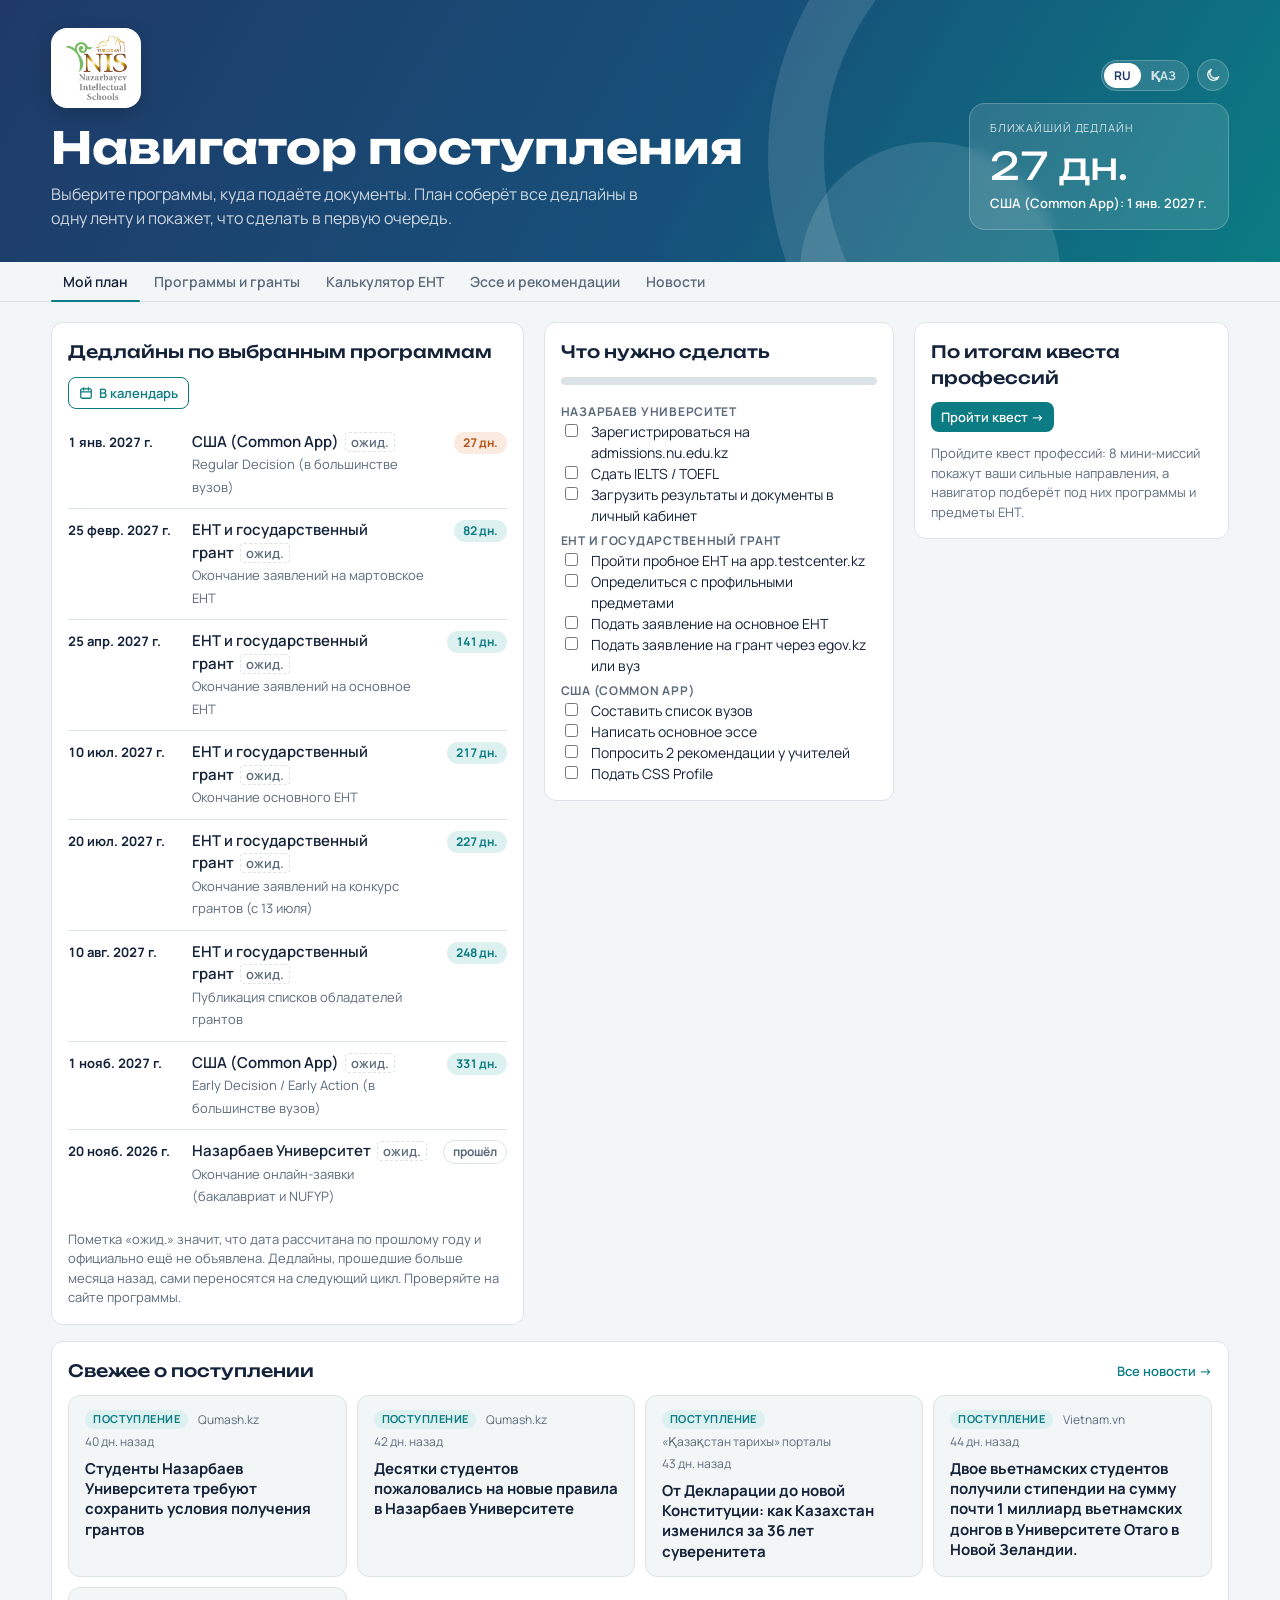
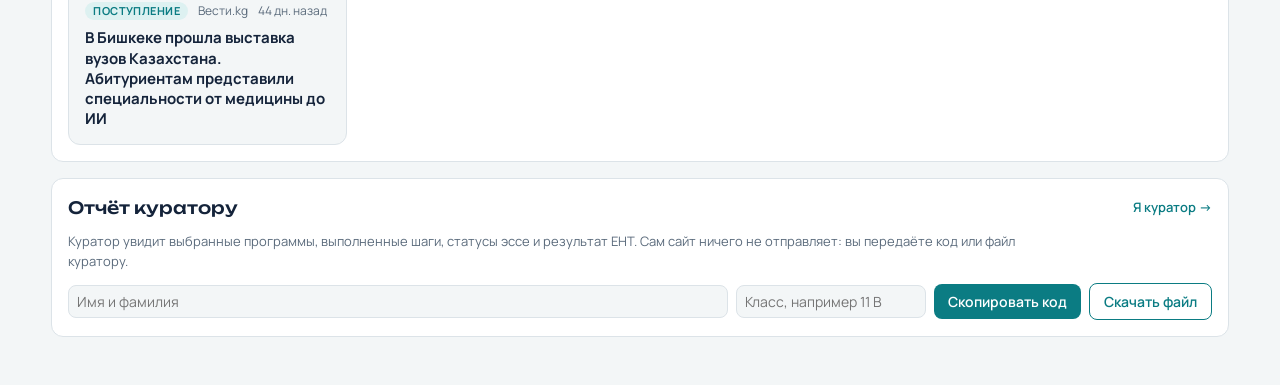
==== commit 15e8cc96: "Логотип NIS Туркестан и переключатель дневной/ночной темы на всех страницах Co-Authored-By: Claude O" ====
--- a/index.html
+++ b/index.html
@@ -6,6 +6,7 @@
 <title>Навигатор поступления</title>
 <meta name="claude:viewport-fit-sides" content="cover">
 <meta name="theme-color" content="#1F3A68">
+<script>try{var th=localStorage.getItem("nav.theme");if(th)document.documentElement.dataset.theme=th}catch(e){}</script>
 <link rel="manifest" href="manifest.webmanifest">
 <link rel="icon" href="icon.svg" type="image/svg+xml">
 <link rel="apple-touch-icon" href="icon-192.png">
@@ -49,6 +50,16 @@
 h1{font-family:var(--display);font-weight:700;font-size:clamp(24px,3.6vw,44px);line-height:1.1;margin:0;text-wrap:balance;animation:rise var(--dur-3) var(--ease-out) both}
 .sub{color:var(--hero-muted);margin:10px 0 0;max-width:62ch;font-size:16px;animation:rise var(--dur-3) var(--ease-out) both;animation-delay:var(--stagger)}
 .toprow{display:flex;gap:8px;align-items:center;flex-wrap:wrap;justify-content:flex-end}
+.themebtn{width:32px;height:32px;display:inline-grid;place-items:center;border-radius:50%;border:1px solid var(--line);background:var(--surface);color:var(--ink);cursor:pointer;padding:0;transition:background var(--dur-2) var(--ease-out),transform var(--dur-1) var(--ease-out)}
+.themebtn svg{width:16px;height:16px;animation:themeIn var(--dur-3) var(--ease-spring)}
+@keyframes themeIn{from{transform:rotate(-90deg) scale(.4);opacity:0}to{transform:none;opacity:1}}
+.brand{display:inline-flex;align-items:center;background:#fff;border-radius:12px;padding:6px 10px;text-decoration:none;flex:none}
+.brand img{display:block;height:36px;width:auto}
+body{transition:background-color var(--dur-3) var(--ease-out),color var(--dur-3) var(--ease-out)}
+.hero .themebtn{border-color:var(--hero-line);background:var(--hero-glass);color:var(--hero-ink)}
+.hero .brand{padding:8px 14px;border-radius:16px;margin-bottom:16px;box-shadow:0 6px 20px rgba(0,0,0,.18);animation:rise var(--dur-3) var(--ease-out) both}
+.hero .brand img{height:64px}
+@media (max-width:640px){.hero .brand img{height:48px}.hero .brand{margin-bottom:12px}}
 .langs{display:inline-flex;border:1px solid var(--line);border-radius:99px;padding:2px;background:var(--surface)}
 .hero .langs{border-color:var(--hero-line);background:var(--hero-glass)}
 .langs button{font:700 12px var(--body);border:0;background:none;color:var(--muted);padding:4px 10px;border-radius:99px;cursor:pointer;transition:background var(--dur-2) var(--ease-out),color var(--dur-2) var(--ease-out)}
@@ -198,6 +209,7 @@
 <div class="hero">
   <header class="edge">
     <div>
+      <a class="brand" href="index.html"><img src="nis-logo.png" width="233" height="240" data-i18n-alt="logo.alt" alt="NIS Туркестан"></a>
       <h1 data-i18n="title">Навигатор поступления</h1>
       <p class="sub" data-i18n="sub"></p>
     </div>
@@ -205,6 +217,7 @@
       <div class="toprow">
         <button class="install" id="install" hidden data-i18n="pwa.install"></button>
         <div class="langs" role="group" data-i18n-aria="lang.aria"><button data-lang="ru">RU</button><button data-lang="kk">ҚАЗ</button></div>
+        <button class="themebtn" data-theme-toggle></button>
       </div>
       <div class="next" id="next"></div>
     </div>
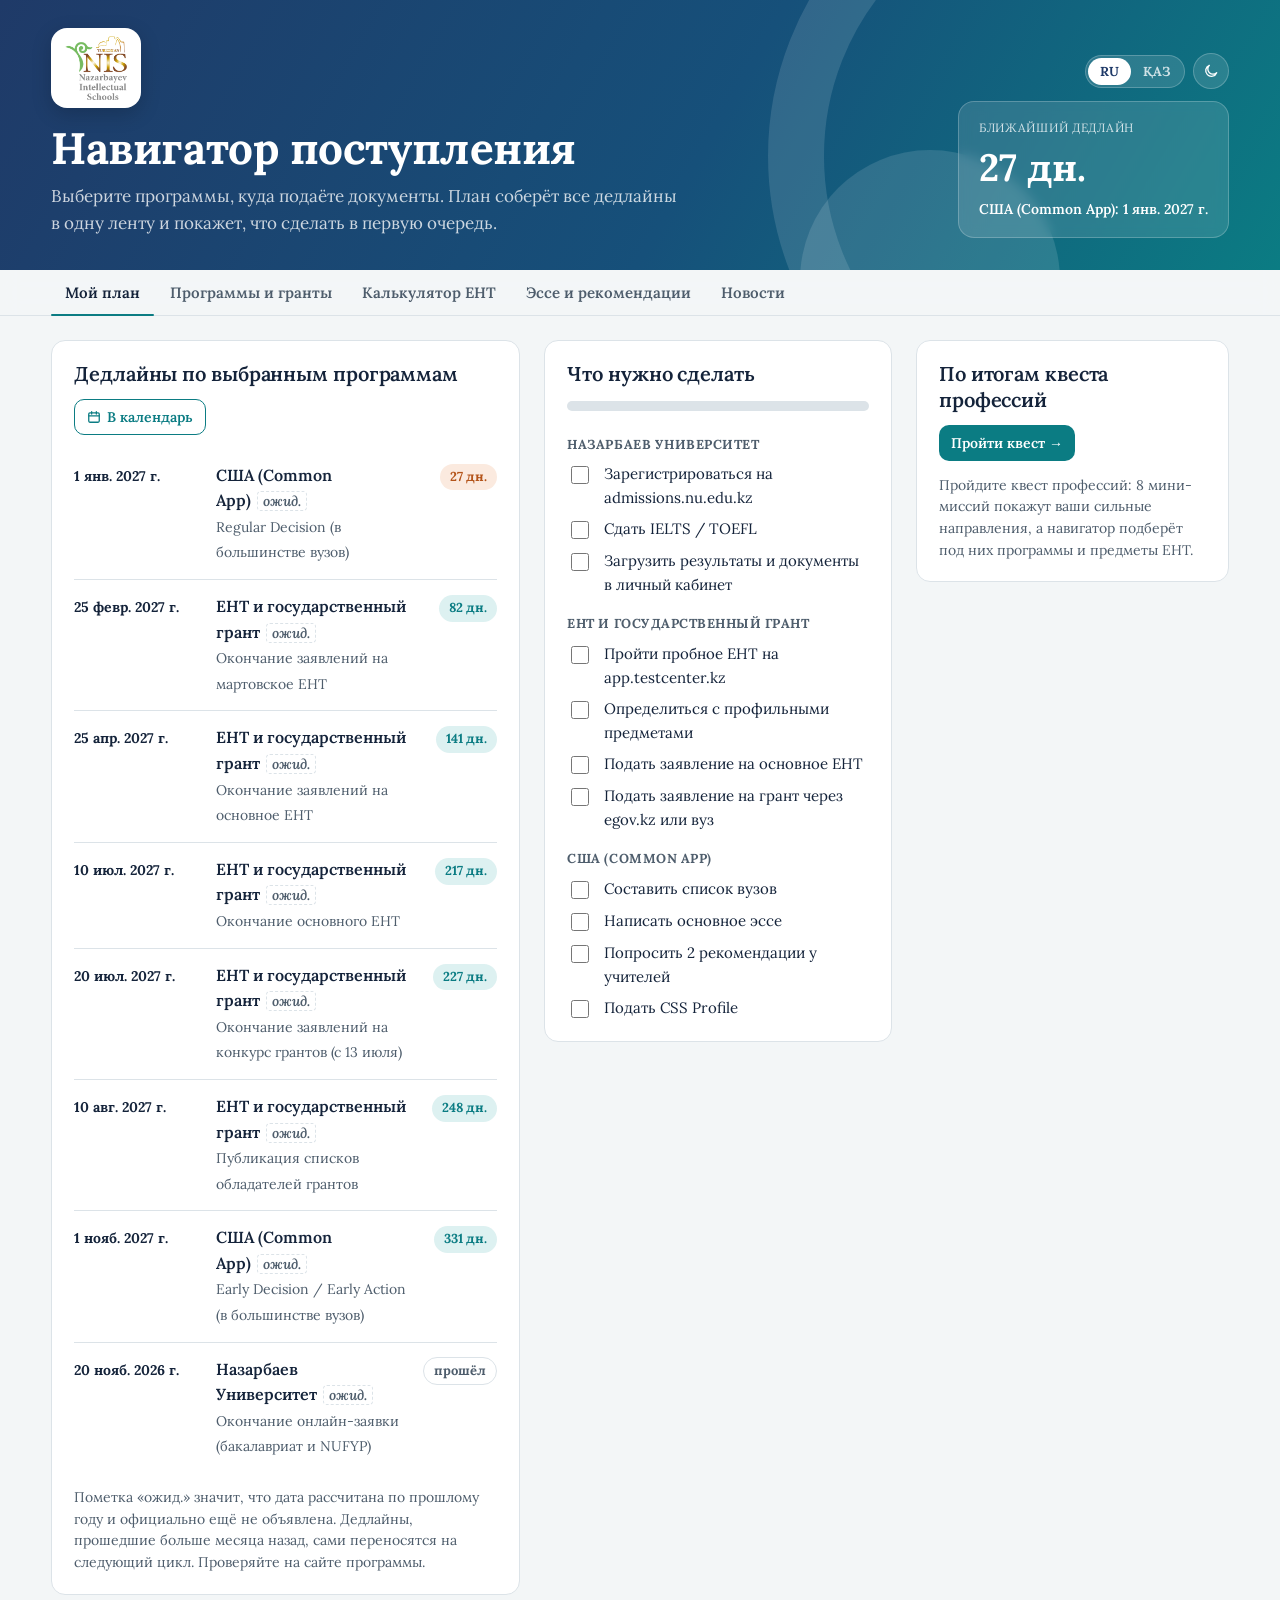
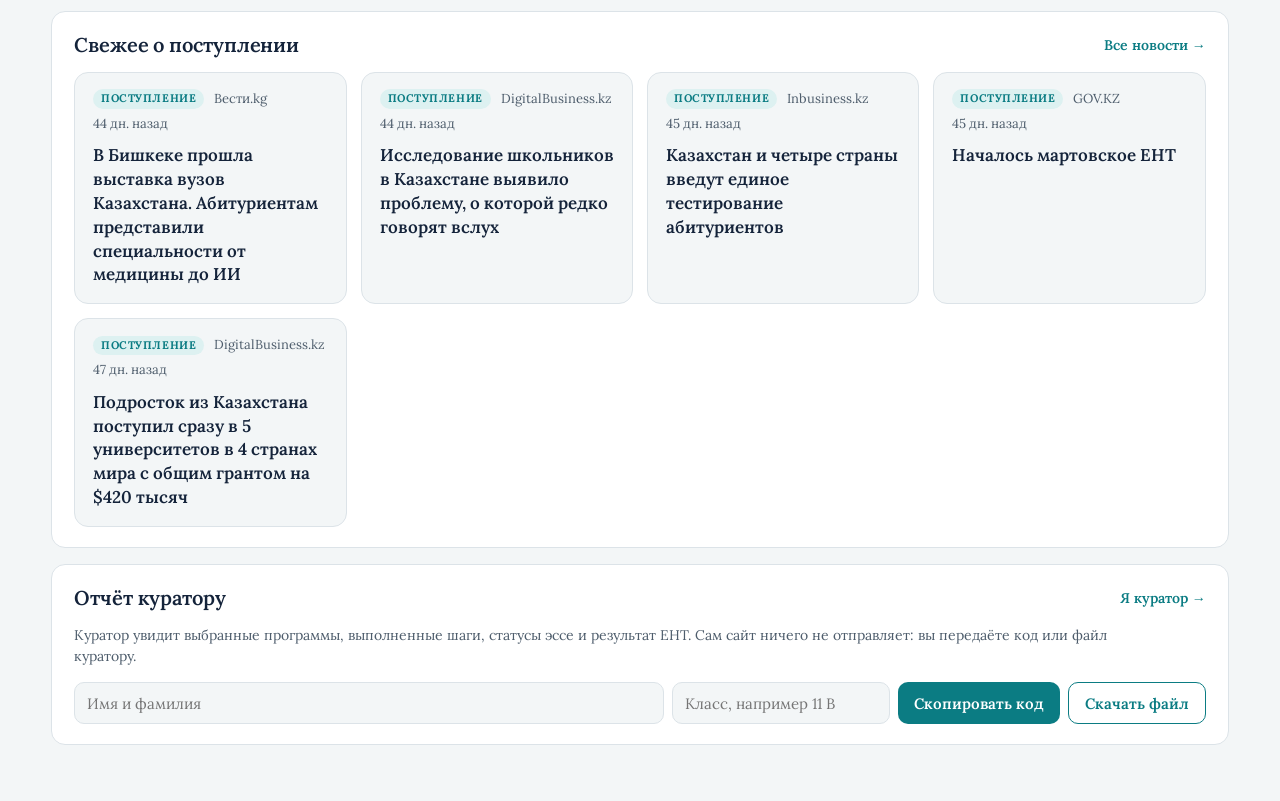
==== commit 9ba47842: "Шрифт Lora и доработка читаемости: крупнее кегль и отступы, контрастнее текст, удобные кнопки Co-Aut" ====
--- a/index.html
+++ b/index.html
@@ -10,7 +10,9 @@
 <link rel="manifest" href="manifest.webmanifest">
 <link rel="icon" href="icon.svg" type="image/svg+xml">
 <link rel="apple-touch-icon" href="icon-192.png">
-<link rel="stylesheet" href="https://fonts.googleapis.com/css2?family=Unbounded:wght@500;700&family=Manrope:wght@400;500;600;700&display=swap">
+<link rel="preconnect" href="https://fonts.googleapis.com">
+<link rel="preconnect" href="https://fonts.gstatic.com" crossorigin>
+<link rel="stylesheet" href="https://fonts.googleapis.com/css2?family=Lora:ital,wght@0,400..700;1,400..700&display=swap">
 <style>
 body{margin:0}[hidden]{display:none!important}
 /* Layout: шапка с языком и отсчётом до ближайшего дедлайна → вкладки (План / Программы / ЕНТ / Документы / Новости) → одна колонка, на широком экране две */
@@ -19,7 +21,7 @@
   --accent:#0B7C83; --accent-soft:#DDF1F1; --lapis:#1F3A68; --warn:#B4541A; --warn-soft:#FBEADF; --ok:#2E7D4F; --ok-soft:#E1F2E7;
   --bad:#B23B3B; --bad-soft:#F7E1E1; --sun:#C98A12; --sun-soft:#F8ECD0;
   --sci:#6B4BB8; --sci-soft:#ECE6F8; --shadow:0 6px 18px rgba(20,35,58,.10);
-  --display:"Unbounded","Manrope",system-ui,sans-serif; --body:"Manrope",system-ui,-apple-system,"Segoe UI",sans-serif;
+  --display:"Lora",Georgia,"Times New Roman",serif; --body:"Lora",Georgia,"Times New Roman",serif;
   --dur-1:120ms; --dur-2:220ms; --dur-3:420ms; --stagger:40ms;
   --ease-out:cubic-bezier(.2,.8,.2,1); --ease-in-out:cubic-bezier(.65,0,.35,1); --ease-spring:cubic-bezier(.34,1.56,.64,1);
 }
@@ -68,7 +70,7 @@
 .install{font:600 12px var(--body);border:1px solid var(--hero-line);color:var(--hero-ink);background:var(--hero-glass);border-radius:99px;padding:5px 10px;cursor:pointer}
 .next{background:var(--hero-glass);border:1px solid var(--hero-line);color:var(--hero-ink);border-radius:16px;padding:16px 20px;min-width:260px;backdrop-filter:blur(6px);animation:rise var(--dur-3) var(--ease-out) both;animation-delay:calc(2*var(--stagger))}
 .next .k{font-size:11px;letter-spacing:.08em;text-transform:uppercase;opacity:.8;display:flex;align-items:center;gap:8px}
-.next .n{font-family:var(--display);font-size:clamp(28px,3vw,38px);font-variant-numeric:tabular-nums}
+.next .n{font-family:var(--display);font-size:clamp(28px,3vw,38px);font-variant-numeric:lining-nums}
 .next .t{font-size:13px;font-weight:600}
 .dot{width:8px;height:8px;border-radius:50%;background:#F0A170;position:relative}
 .dot::after{content:"";position:absolute;inset:0;border-radius:50%;background:#F0A170;animation:ping 1.6s var(--ease-out) infinite}
@@ -100,10 +102,10 @@
 .tl{list-style:none;margin:0;padding:0;display:flex;flex-direction:column}
 .tl li{display:grid;grid-template-columns:112px 1fr auto;gap:12px;padding:10px 0;border-top:1px solid var(--line);align-items:baseline}
 .tl li:first-child{border-top:0}
-.date{font-variant-numeric:tabular-nums;font-weight:700;font-size:13px}
+.date{font-variant-numeric:lining-nums;font-weight:700;font-size:13px}
 .ev b{display:block;font-weight:600}
 .ev span{color:var(--muted);font-size:13px}
-.pill{font-size:12px;font-weight:700;padding:2px 9px;border-radius:99px;white-space:nowrap;font-variant-numeric:tabular-nums}
+.pill{font-size:12px;font-weight:700;padding:2px 9px;border-radius:99px;white-space:nowrap;font-variant-numeric:lining-nums}
 .p-soon{background:var(--warn-soft);color:var(--warn)}
 .p-ok{background:var(--accent-soft);color:var(--accent)}
 .p-good{background:var(--ok-soft);color:var(--ok)}
@@ -154,10 +156,10 @@
 .subj{display:grid;grid-template-columns:1fr 88px;gap:8px 12px;align-items:center}
 .subj label{font-size:14px;font-weight:600}
 .subj label small{display:block;font-weight:500;color:var(--muted);font-size:12px}
-.subj input{width:88px;text-align:right;font-variant-numeric:tabular-nums}
+.subj input{width:88px;text-align:right;font-variant-numeric:lining-nums}
 .subj input.low{border-color:var(--bad);background:var(--bad-soft)}
 .total{display:flex;align-items:baseline;gap:8px;border-top:1px solid var(--line);padding-top:12px}
-.total .big{font-family:var(--display);font-size:34px;font-variant-numeric:tabular-nums}
+.total .big{font-family:var(--display);font-size:34px;font-variant-numeric:lining-nums}
 .floors{display:flex;flex-direction:column;gap:8px}
 .floor{display:flex;justify-content:space-between;align-items:center;gap:8px;font-size:14px}
 .groups{display:flex;flex-direction:column}
@@ -203,6 +205,68 @@
 @media (prefers-reduced-motion:reduce){
   *,*::before,*::after{animation-duration:.01ms!important;animation-iteration-count:1!important;transition-duration:.01ms!important;scroll-behavior:auto!important}
 }
+/* Читаемость: Lora, крупнее кегль и отступы, контрастнее второстепенный текст, кнопки и поля не меньше 40px */
+:root{--muted:#4E5D6C}
+@media (prefers-color-scheme:dark){:root:not([data-theme="light"]){--muted:#A7B4C2}}
+:root[data-theme="dark"]{--muted:#A7B4C2}
+body{font-size:16px;line-height:1.6;font-variant-numeric:lining-nums;-webkit-font-smoothing:antialiased;text-rendering:optimizeLegibility}
+h1{font-weight:700;letter-spacing:-.01em;line-height:1.12}
+h2{font-weight:600;font-size:20px;line-height:1.3;letter-spacing:-.005em}
+h3{font-weight:600}
+.note{font-size:14px;line-height:1.55}
+.empty{font-size:15px}
+.btn{font-size:15px;font-weight:600;padding:10px 16px;min-height:42px;border-radius:10px}
+.btn.sm{font-size:14px;padding:7px 12px;min-height:36px}
+select,input[type=text],input[type=date],input[type=number],textarea{font-family:var(--body);font-size:15px;padding:9px 12px;min-height:42px;border-radius:10px}
+.langs button{font-family:var(--body);font-size:13px;padding:5px 12px}
+.themebtn{width:36px;height:36px}
+.wrap{gap:24px;padding-block:24px 56px}
+.cols,.cols3{gap:24px}
+.box{padding:20px 22px;gap:14px;border-radius:14px}
+.sub{font-size:17px;max-width:58ch}
+.next .k{font-size:12px;letter-spacing:.06em}
+.next .n{font-weight:700}
+.next .t{font-size:14px}
+nav button{font-size:15px;padding:13px 14px}
+.tl li{grid-template-columns:128px 1fr auto;padding:14px 0;gap:14px}
+.date{font-size:14px;font-variant-numeric:lining-nums}
+.ev b{font-size:16px}
+.ev span{font-size:14px}
+.pill{font-size:13px;padding:3px 10px}
+.tag{font-size:12px;font-style:italic}
+.grp{font-size:13px;letter-spacing:.04em;margin-top:10px}
+#todo{display:flex;flex-direction:column;gap:7px}
+.check{font-size:15px;gap:12px}
+.check input{width:18px;height:18px;margin-top:4px;flex:none}
+.bar{height:10px}
+.progs{gap:18px}
+.prog{padding:20px;gap:12px;border-radius:14px}
+.prog h3{font-size:19px;line-height:1.3}
+.prog .where{font-size:12px;letter-spacing:.05em}
+.prog ul{font-size:15px;line-height:1.55}
+.prog li+li{margin-top:4px}
+.prog a,.link{font-size:14px}
+.toggle{font-size:14px;padding:9px 14px;min-height:40px;border-radius:10px}
+.docs{font-size:15px}.docs th{font-size:13px}.docs td{padding:11px 8px}
+.chipset span{font-size:14px;padding:4px 12px}
+.subj{gap:12px 16px;grid-template-columns:1fr 96px}
+.subj label{font-size:16px}.subj label small{font-size:13px}
+.subj input{width:96px;font-size:17px}
+.total .big{font-size:40px;font-weight:700}
+.floor{font-size:15px;padding:4px 0}
+.g{padding:16px 0}
+.g b{font-size:16px}
+.g .meta{font-size:13px}
+.chip{font-size:14px;padding:8px 15px}
+.refresh{font-size:14px;padding:8px 12px;min-height:38px}
+.feed{gap:18px}.feed.compact{gap:14px}
+.news{padding:16px 18px;gap:10px;border-radius:14px}
+.news h3{font-size:17px;line-height:1.4;font-weight:600}
+.news p{font-size:14px;line-height:1.55}
+.news .meta{font-size:13px}
+.cat{font-size:11px;letter-spacing:.05em}
+.toast{font-size:15px}
+@media (max-width:640px){h2{font-size:18px}.box{padding:16px}.tl li{grid-template-columns:1fr auto}.sub{font-size:16px}}
 </style>
 </head>
 <body>
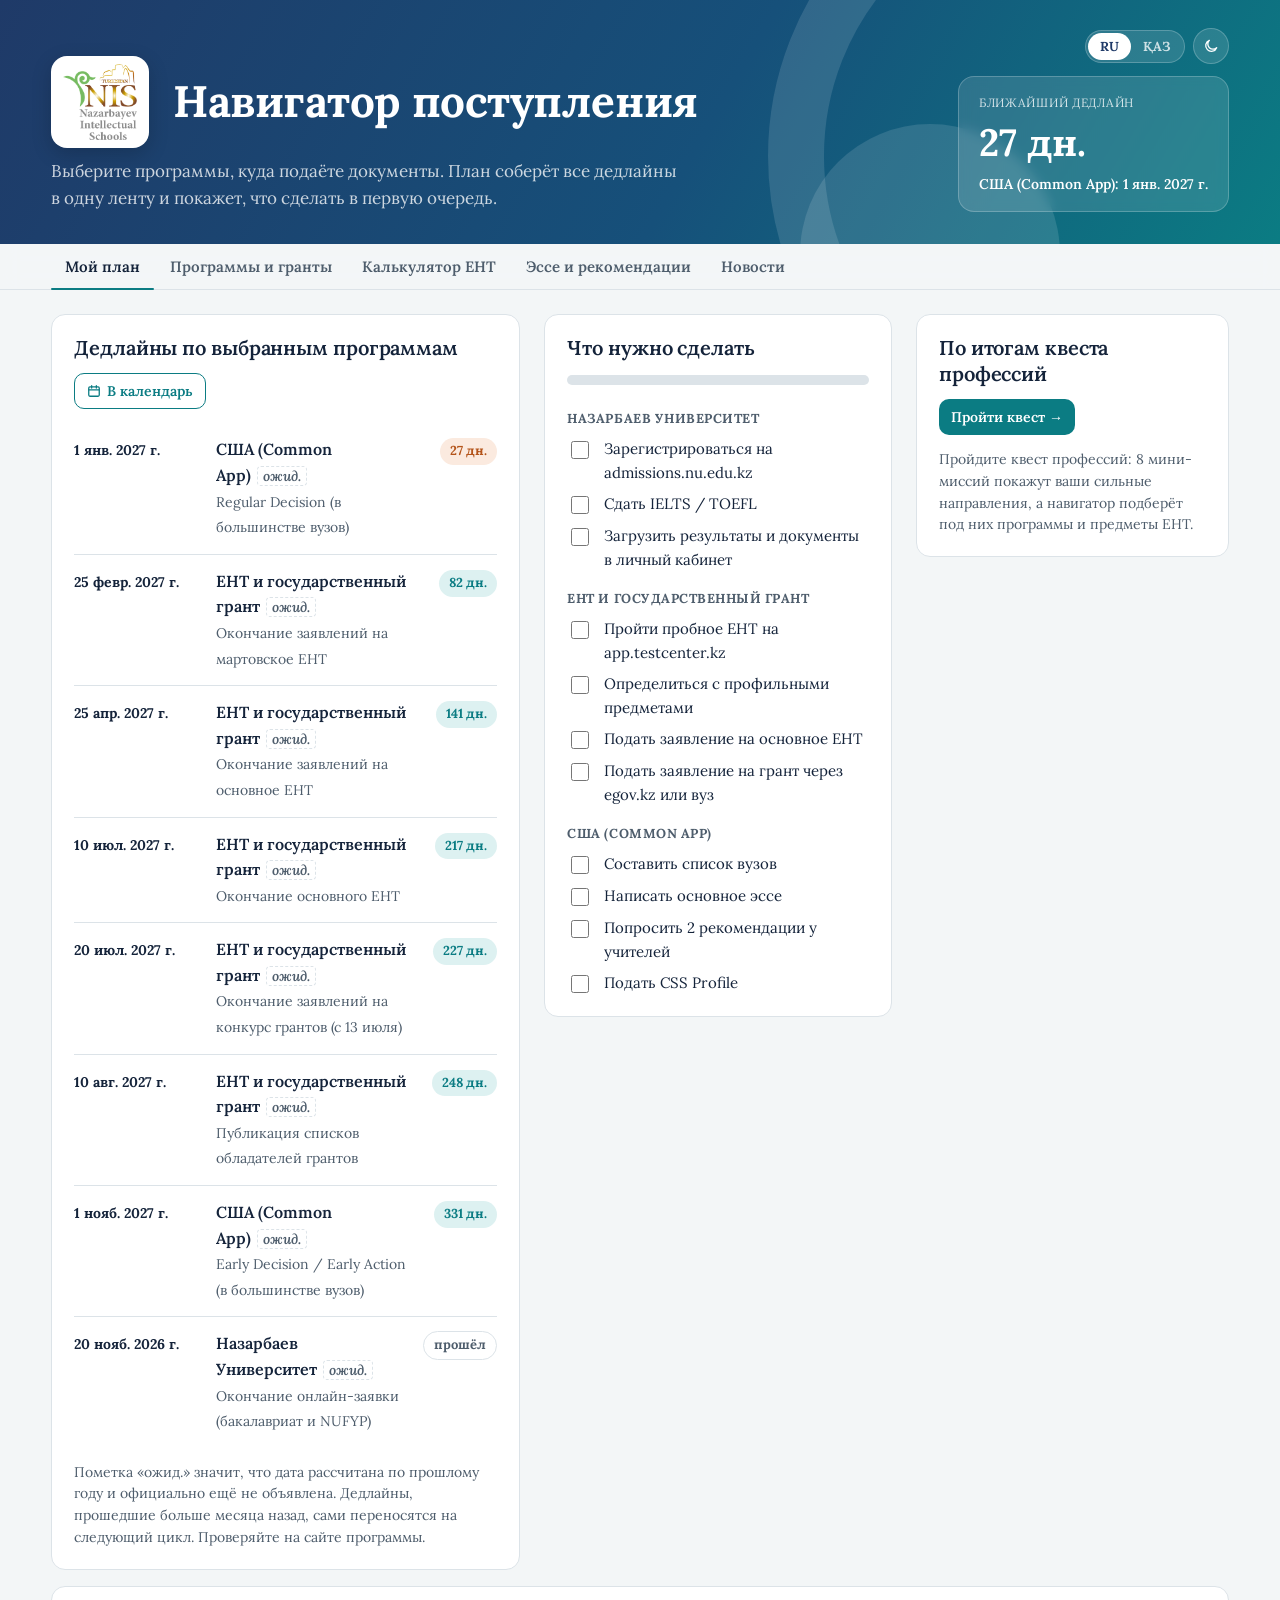
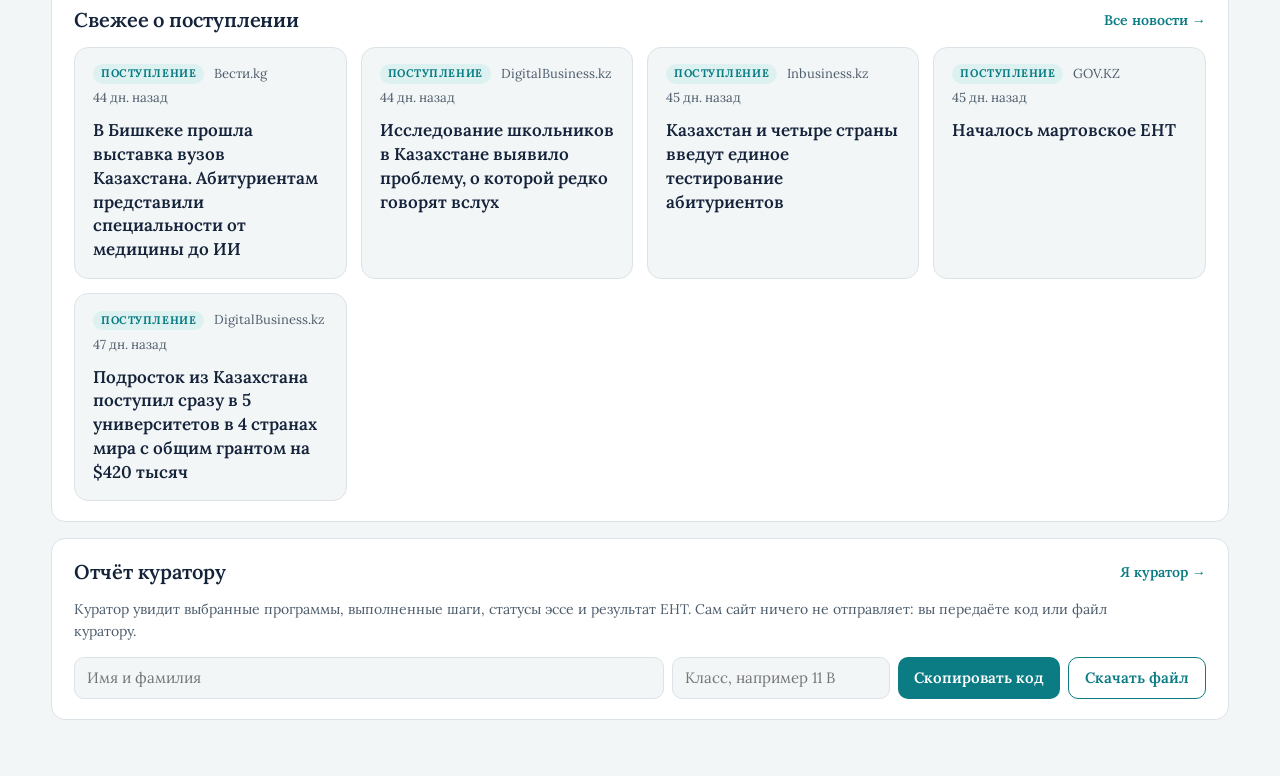
==== commit a5804e71: "Заголовок навигатора рядом с логотипом Co-Authored-By: Claude Opus 5.5 <noreply@anthropic.com>" ====
--- a/index.html
+++ b/index.html
@@ -59,9 +59,10 @@
 .brand img{display:block;height:36px;width:auto}
 body{transition:background-color var(--dur-3) var(--ease-out),color var(--dur-3) var(--ease-out)}
 .hero .themebtn{border-color:var(--hero-line);background:var(--hero-glass);color:var(--hero-ink)}
-.hero .brand{padding:8px 14px;border-radius:16px;margin-bottom:16px;box-shadow:0 6px 20px rgba(0,0,0,.18);animation:rise var(--dur-3) var(--ease-out) both}
-.hero .brand img{height:64px}
-@media (max-width:640px){.hero .brand img{height:48px}.hero .brand{margin-bottom:12px}}
+.titlerow{display:flex;align-items:center;gap:clamp(14px,2vw,24px);min-width:0}
+.hero .brand{padding:8px 12px;border-radius:16px;box-shadow:0 6px 20px rgba(0,0,0,.18);animation:rise var(--dur-3) var(--ease-out) both}
+.hero .brand img{height:clamp(56px,6vw,76px)}
+@media (max-width:640px){.hero .brand img{height:48px}.hero .brand{padding:6px 8px;border-radius:12px}}
 .langs{display:inline-flex;border:1px solid var(--line);border-radius:99px;padding:2px;background:var(--surface)}
 .hero .langs{border-color:var(--hero-line);background:var(--hero-glass)}
 .langs button{font:700 12px var(--body);border:0;background:none;color:var(--muted);padding:4px 10px;border-radius:99px;cursor:pointer;transition:background var(--dur-2) var(--ease-out),color var(--dur-2) var(--ease-out)}
@@ -273,8 +274,10 @@
 <div class="hero">
   <header class="edge">
     <div>
-      <a class="brand" href="index.html"><img src="nis-logo.png" width="233" height="240" data-i18n-alt="logo.alt" alt="NIS Туркестан"></a>
-      <h1 data-i18n="title">Навигатор поступления</h1>
+      <div class="titlerow">
+        <a class="brand" href="index.html"><img src="nis-logo.png" width="233" height="240" data-i18n-alt="logo.alt" alt="NIS Туркестан"></a>
+        <h1 data-i18n="title">Навигатор поступления</h1>
+      </div>
       <p class="sub" data-i18n="sub"></p>
     </div>
     <div class="hright">
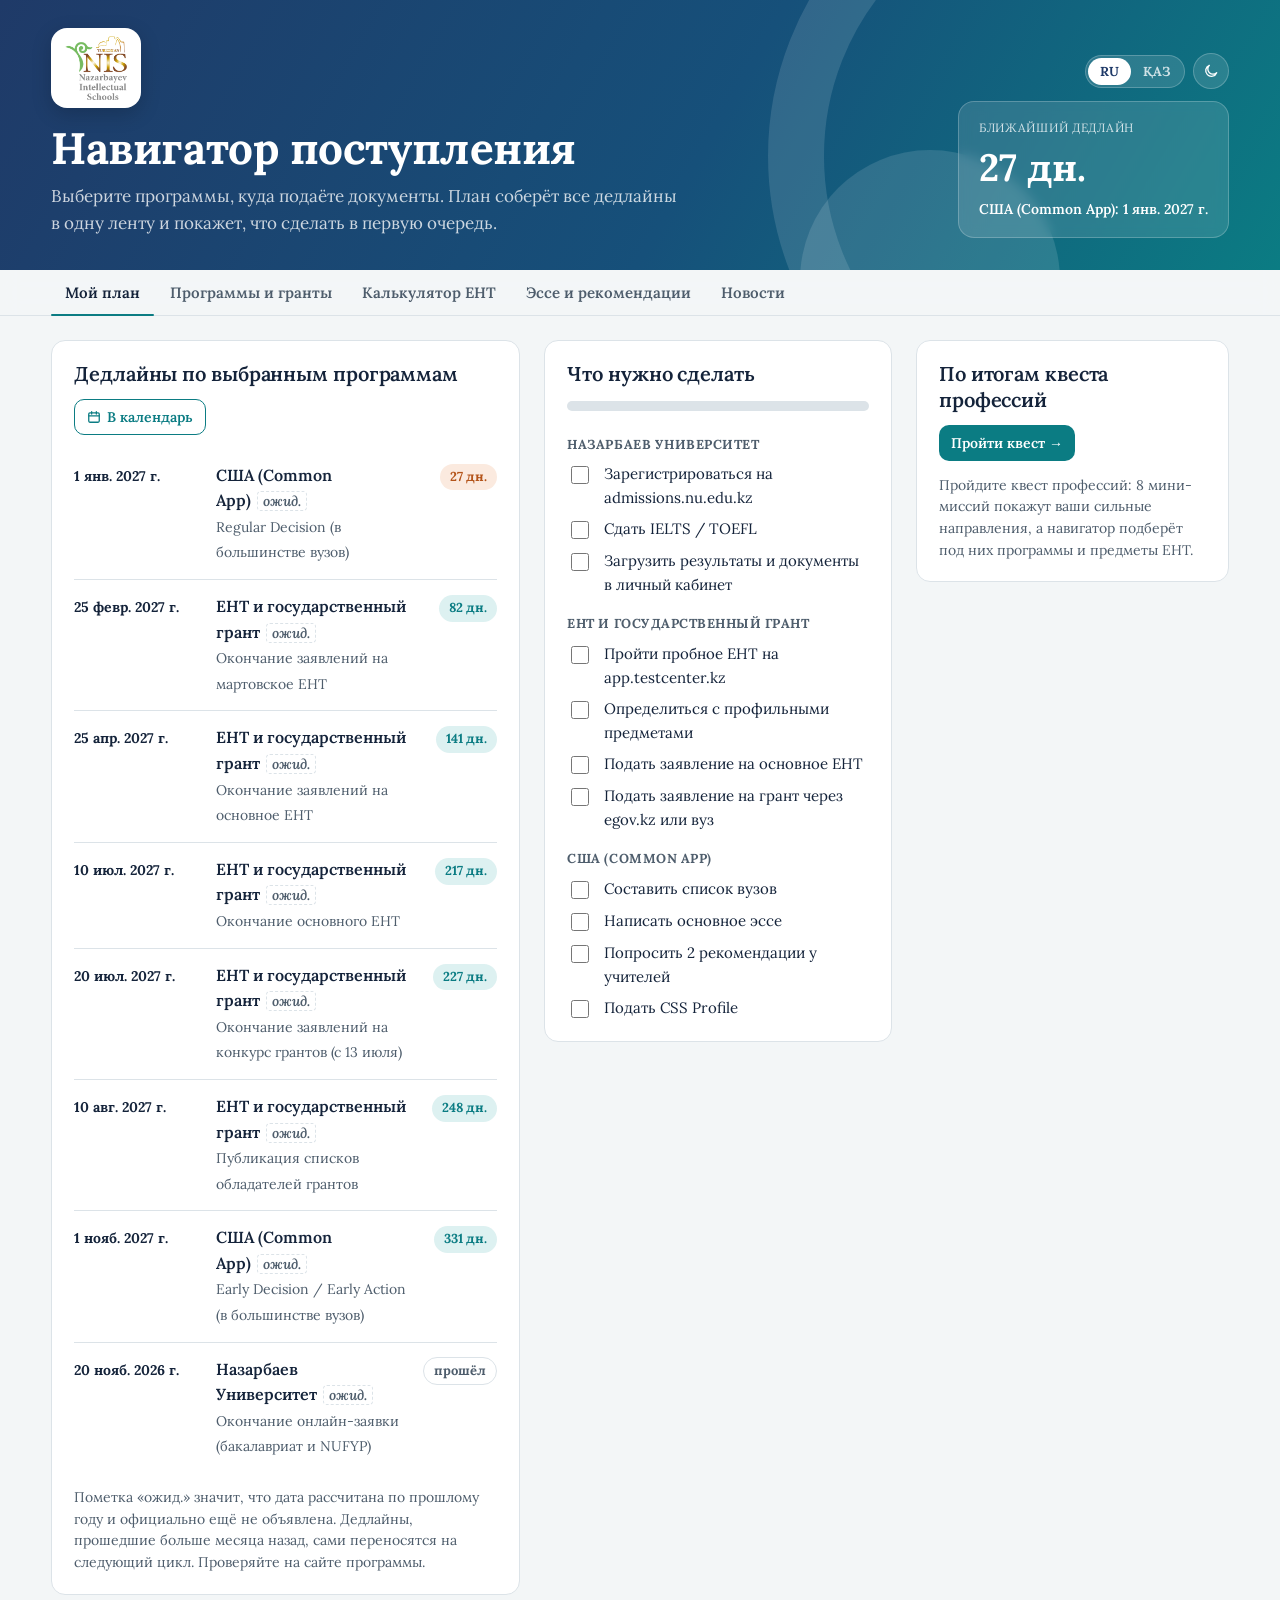
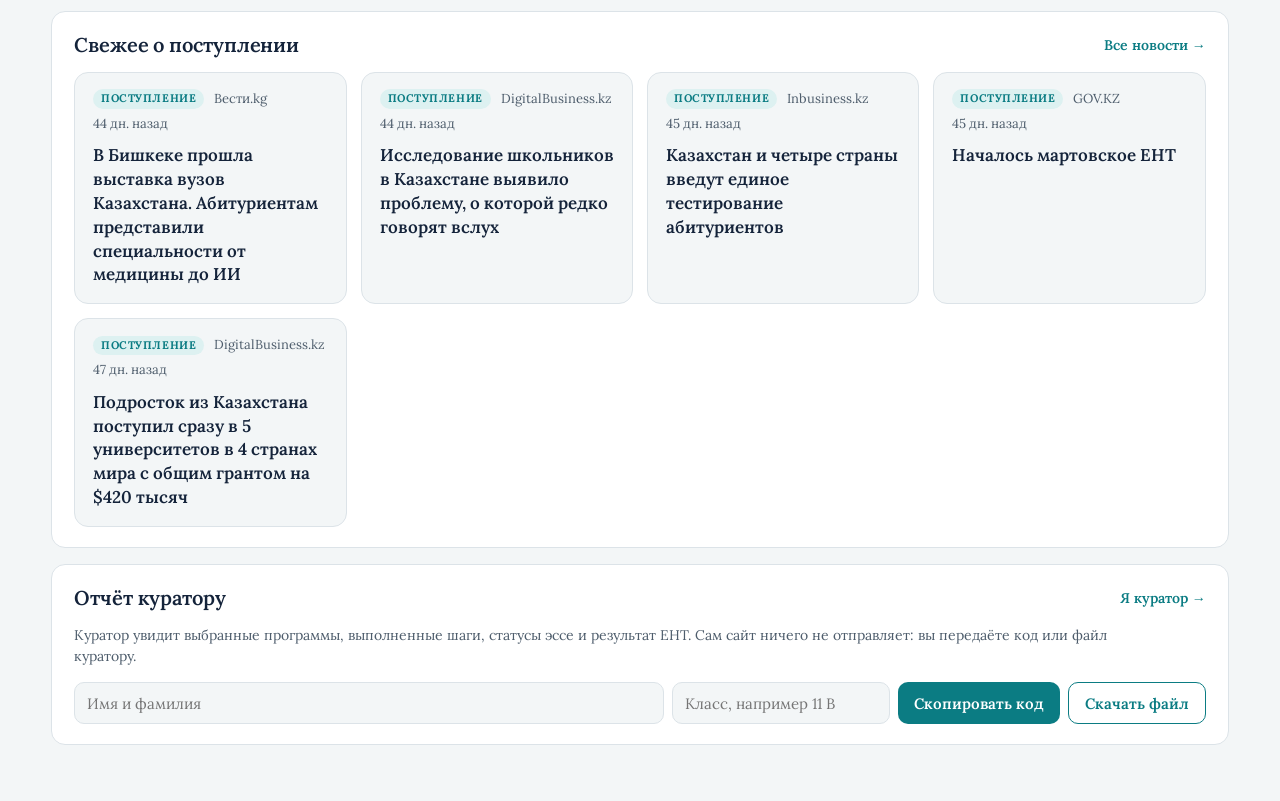
==== commit 053c3173: "Название навигатора рядом с логотипом на страницах квеста и куратора Co-Authored-By: Claude Opus 5.5" ====
--- a/index.html
+++ b/index.html
@@ -59,10 +59,9 @@
 .brand img{display:block;height:36px;width:auto}
 body{transition:background-color var(--dur-3) var(--ease-out),color var(--dur-3) var(--ease-out)}
 .hero .themebtn{border-color:var(--hero-line);background:var(--hero-glass);color:var(--hero-ink)}
-.titlerow{display:flex;align-items:center;gap:clamp(14px,2vw,24px);min-width:0}
-.hero .brand{padding:8px 12px;border-radius:16px;box-shadow:0 6px 20px rgba(0,0,0,.18);animation:rise var(--dur-3) var(--ease-out) both}
-.hero .brand img{height:clamp(56px,6vw,76px)}
-@media (max-width:640px){.hero .brand img{height:48px}.hero .brand{padding:6px 8px;border-radius:12px}}
+.hero .brand{padding:8px 14px;border-radius:16px;margin-bottom:16px;box-shadow:0 6px 20px rgba(0,0,0,.18);animation:rise var(--dur-3) var(--ease-out) both}
+.hero .brand img{height:64px}
+@media (max-width:640px){.hero .brand img{height:48px}.hero .brand{margin-bottom:12px}}
 .langs{display:inline-flex;border:1px solid var(--line);border-radius:99px;padding:2px;background:var(--surface)}
 .hero .langs{border-color:var(--hero-line);background:var(--hero-glass)}
 .langs button{font:700 12px var(--body);border:0;background:none;color:var(--muted);padding:4px 10px;border-radius:99px;cursor:pointer;transition:background var(--dur-2) var(--ease-out),color var(--dur-2) var(--ease-out)}
@@ -274,10 +273,8 @@
 <div class="hero">
   <header class="edge">
     <div>
-      <div class="titlerow">
-        <a class="brand" href="index.html"><img src="nis-logo.png" width="233" height="240" data-i18n-alt="logo.alt" alt="NIS Туркестан"></a>
-        <h1 data-i18n="title">Навигатор поступления</h1>
-      </div>
+      <a class="brand" href="index.html"><img src="nis-logo.png" width="233" height="240" data-i18n-alt="logo.alt" alt="NIS Туркестан"></a>
+      <h1 data-i18n="title">Навигатор поступления</h1>
       <p class="sub" data-i18n="sub"></p>
     </div>
     <div class="hright">
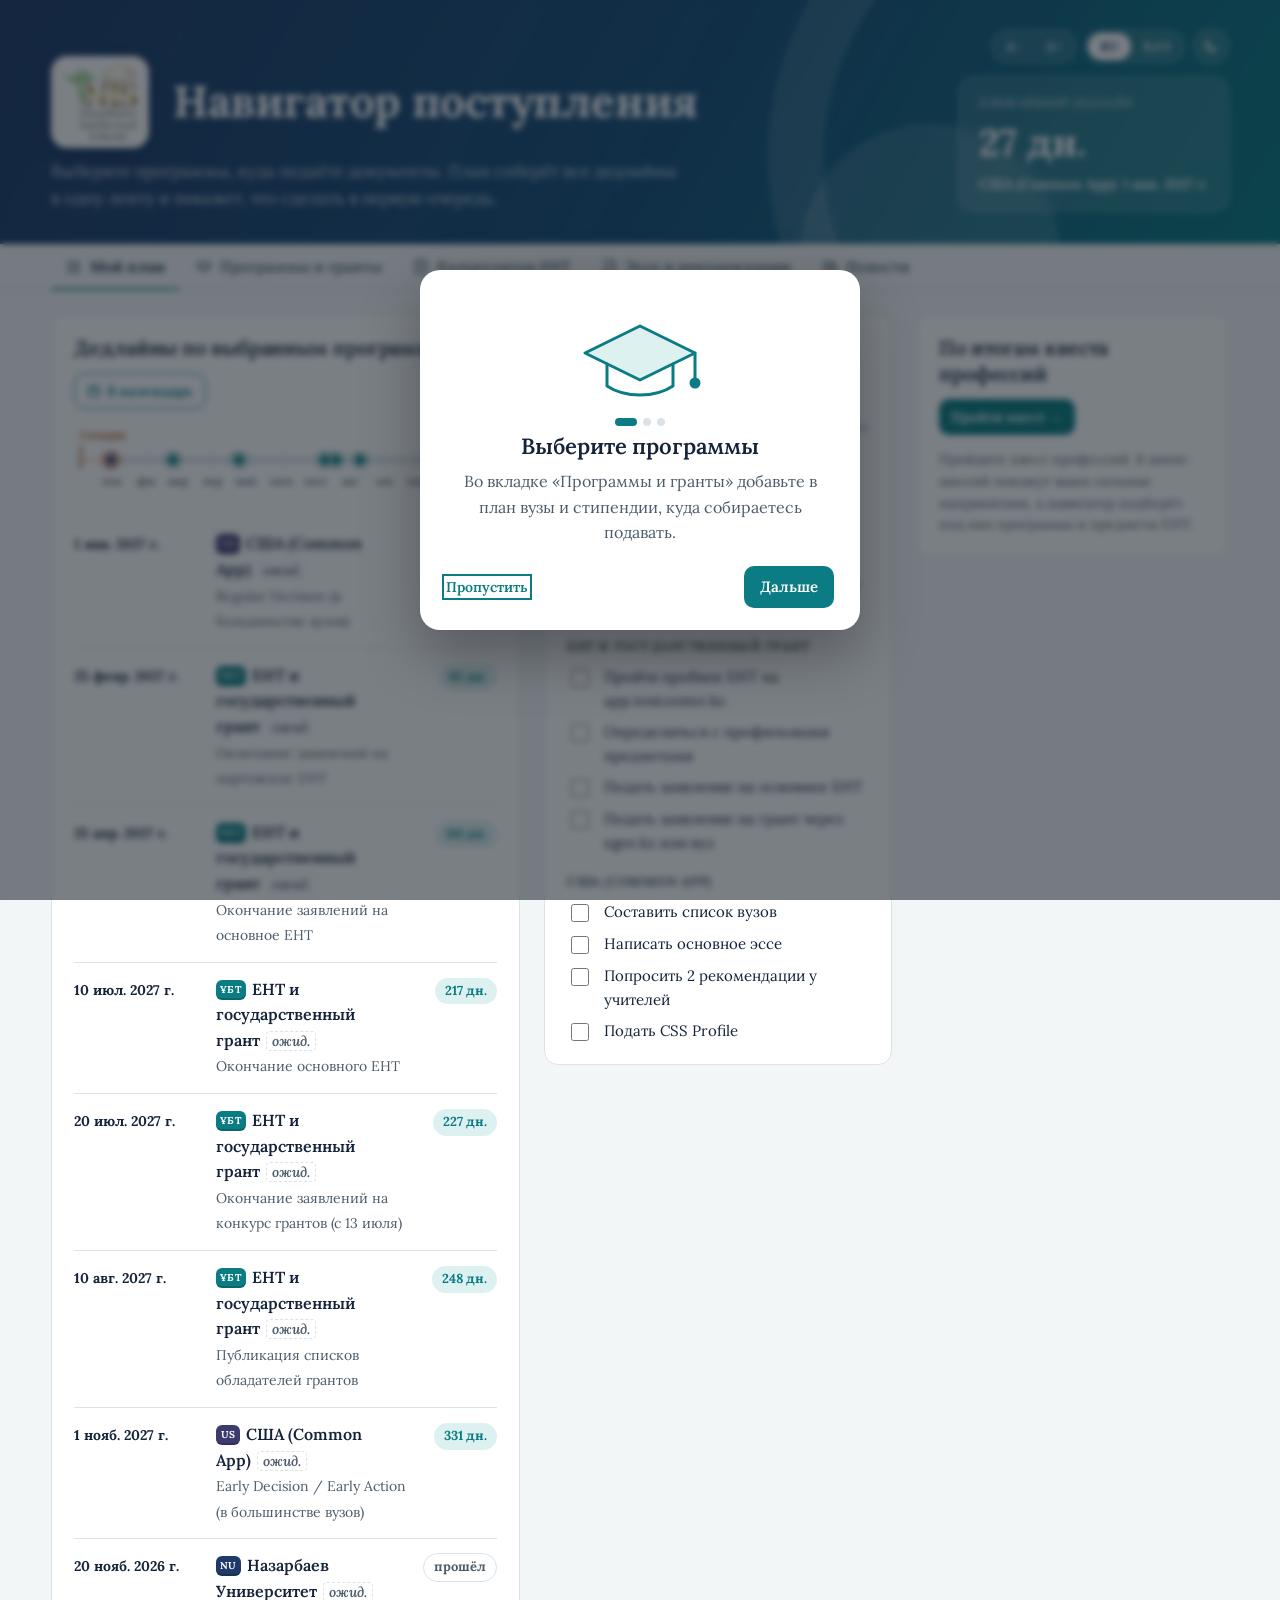
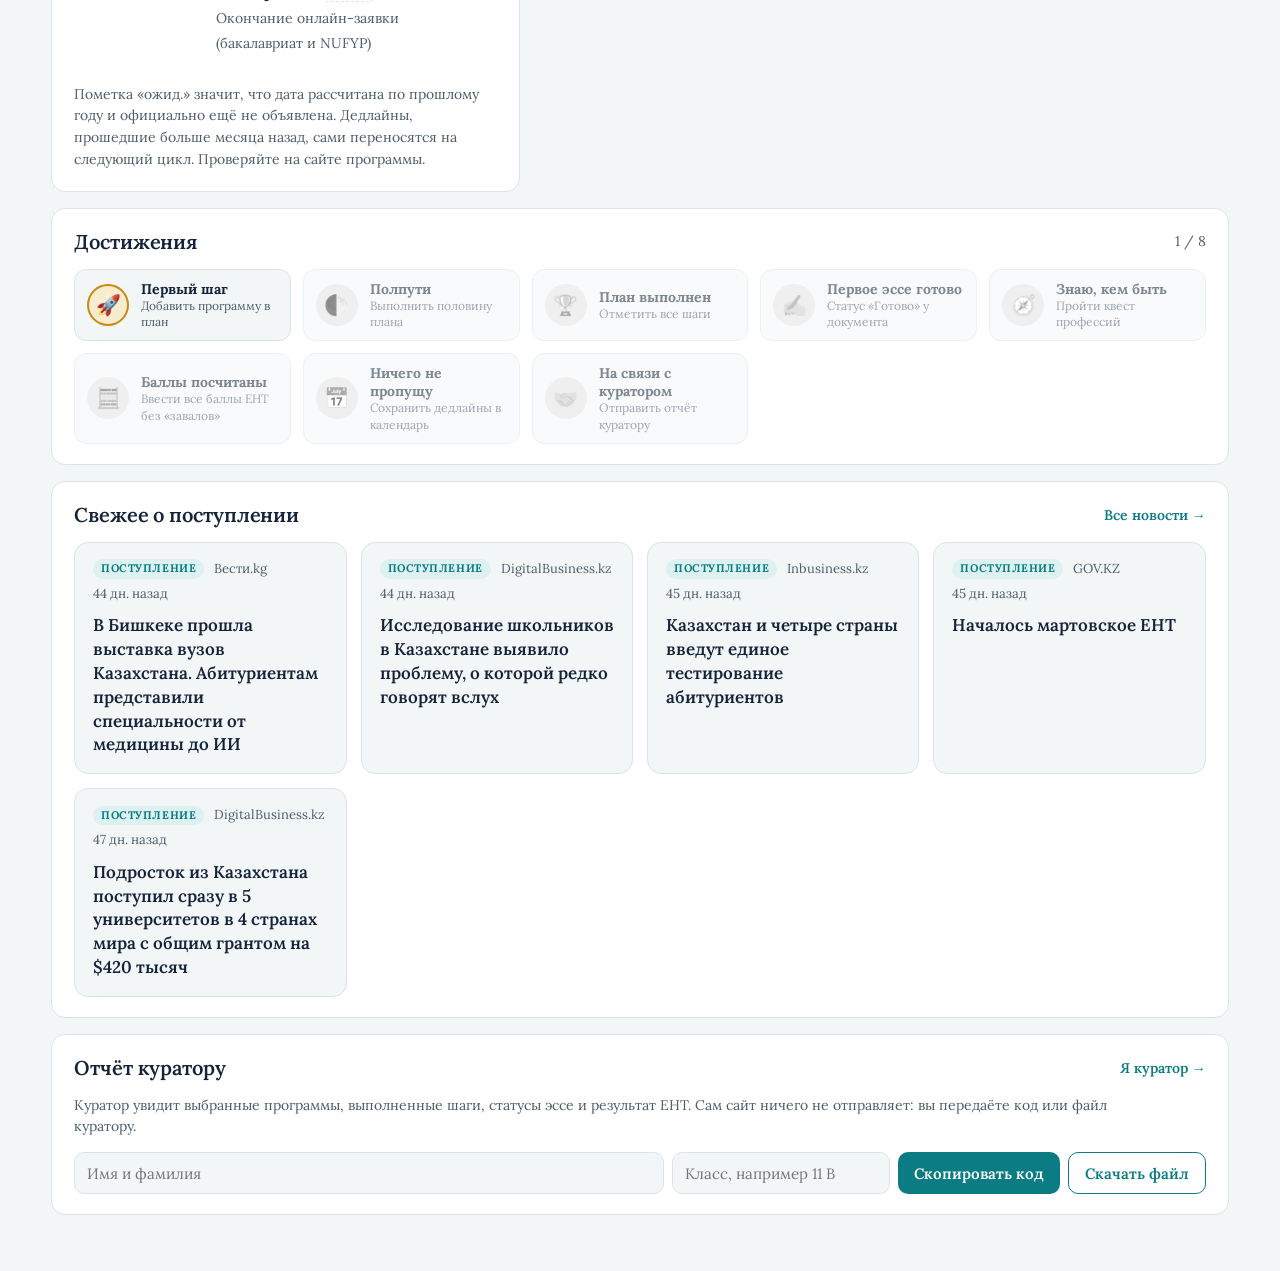
==== commit f3e0f0cb: "Дизайн: шкала дедлайнов, кольцо ЕНТ, значки и фильтры программ, нижнее меню, онбординг, достижения, " ====
--- a/index.html
+++ b/index.html
@@ -6,7 +6,7 @@
 <title>Навигатор поступления</title>
 <meta name="claude:viewport-fit-sides" content="cover">
 <meta name="theme-color" content="#1F3A68">
-<script>try{var th=localStorage.getItem("nav.theme");if(th)document.documentElement.dataset.theme=th}catch(e){}</script>
+<script>try{var th=localStorage.getItem("nav.theme");if(th)document.documentElement.dataset.theme=th;var z=localStorage.getItem("nav.zoom");if(z&&z!="1")document.documentElement.style.zoom=z}catch(e){}</script>
 <link rel="manifest" href="manifest.webmanifest">
 <link rel="icon" href="icon.svg" type="image/svg+xml">
 <link rel="apple-touch-icon" href="icon-192.png">
@@ -59,9 +59,10 @@
 .brand img{display:block;height:36px;width:auto}
 body{transition:background-color var(--dur-3) var(--ease-out),color var(--dur-3) var(--ease-out)}
 .hero .themebtn{border-color:var(--hero-line);background:var(--hero-glass);color:var(--hero-ink)}
-.hero .brand{padding:8px 14px;border-radius:16px;margin-bottom:16px;box-shadow:0 6px 20px rgba(0,0,0,.18);animation:rise var(--dur-3) var(--ease-out) both}
-.hero .brand img{height:64px}
-@media (max-width:640px){.hero .brand img{height:48px}.hero .brand{margin-bottom:12px}}
+.titlerow{display:flex;align-items:center;gap:clamp(14px,2vw,24px);min-width:0}
+.hero .brand{padding:8px 12px;border-radius:16px;box-shadow:0 6px 20px rgba(0,0,0,.18);animation:rise var(--dur-3) var(--ease-out) both}
+.hero .brand img{height:clamp(56px,6vw,76px)}
+@media (max-width:640px){.hero .brand img{height:48px}.hero .brand{padding:6px 8px;border-radius:12px}}
 .langs{display:inline-flex;border:1px solid var(--line);border-radius:99px;padding:2px;background:var(--surface)}
 .hero .langs{border-color:var(--hero-line);background:var(--hero-glass)}
 .langs button{font:700 12px var(--body);border:0;background:none;color:var(--muted);padding:4px 10px;border-radius:99px;cursor:pointer;transition:background var(--dur-2) var(--ease-out),color var(--dur-2) var(--ease-out)}
@@ -267,19 +268,136 @@
 .cat{font-size:11px;letter-spacing:.05em}
 .toast{font-size:15px}
 @media (max-width:640px){h2{font-size:18px}.box{padding:16px}.tl li{grid-template-columns:1fr auto}.sub{font-size:16px}}
+
+/* ===== Дизайн-обновление ===== */
+/* Значки программ */
+.pb{--pc:var(--accent);display:inline-grid;place-items:center;min-width:34px;height:34px;padding:0 6px;border-radius:10px;background:var(--pc);color:#fff;font:700 12px/1 var(--body);letter-spacing:.02em;flex:none;box-shadow:inset 0 -2px 0 rgba(0,0,0,.18)}
+.ev .pb,.pb{color:#fff}
+.ev .pb.xs{font-size:10px}
+.pb.xs{min-width:24px;height:20px;border-radius:6px;font-size:10px;padding:0 4px;margin-right:6px;vertical-align:2px}
+.ph{display:flex;align-items:center;gap:12px}
+.prog{border-top:4px solid var(--pc,var(--line))}
+/* Шкала дедлайнов */
+.strip{position:relative;height:74px;margin:4px 6px 2px}
+.strip .track{position:absolute;left:0;right:0;top:30px;height:6px;border-radius:99px;background:linear-gradient(90deg,var(--warn-soft) 0 8.2%,var(--line) 8.2%)}
+.strip .mt{position:absolute;top:24px;width:1px;height:18px;background:var(--line)}
+.strip .mt b{position:absolute;top:22px;left:50%;transform:translateX(-50%);font-size:11px;font-weight:600;color:var(--muted);white-space:nowrap}
+.strip .now{position:absolute;left:0;top:0;font-size:11px;font-weight:700;color:var(--warn);white-space:nowrap}
+.strip .now::after{content:"";position:absolute;left:0;top:18px;width:2px;height:24px;background:var(--warn);border-radius:2px}
+.strip .sd{--pc:var(--accent);position:absolute;top:calc(26px - var(--lv,0)*9px);width:14px;height:14px;margin-left:-7px;border-radius:50%;background:var(--pc);border:2px solid var(--surface);box-shadow:0 0 0 1px var(--pc);cursor:pointer;padding:0;animation:pop var(--dur-2) var(--ease-spring) both;animation-delay:calc(min(var(--i,0),10)*var(--stagger));transition:transform var(--dur-1) var(--ease-out)}
+.strip .sd.soon{box-shadow:0 0 0 2px var(--warn)}
+.strip .sd:hover,.strip .sd:focus-visible{transform:scale(1.3);z-index:2}
+.strip .sd::after{content:attr(data-tip);position:absolute;bottom:calc(100% + 8px);left:50%;transform:translate(-50%,4px);background:var(--ink);color:var(--surface);font:600 12px/1.35 var(--body);padding:6px 9px;border-radius:8px;white-space:nowrap;opacity:0;pointer-events:none;transition:opacity var(--dur-1) var(--ease-out),transform var(--dur-1) var(--ease-out)}
+.strip .sd.r::after{left:auto;right:-6px;transform:translateY(4px)}
+.strip .sd.l::after{left:-6px;transform:translateY(4px)}
+.strip .sd:hover::after,.strip .sd:focus-visible::after{opacity:1;transform:translate(-50%,0)}
+.strip .sd.r:hover::after,.strip .sd.l:hover::after,.strip .sd.r:focus-visible::after,.strip .sd.l:focus-visible::after{transform:none}
+.tl li.hl{animation:hl 1.2s var(--ease-out)}
+@keyframes hl{0%,30%{background:var(--accent-soft)}100%{background:transparent}}
+/* Кольцо ЕНТ */
+.total{gap:18px;align-items:center}
+.ring{position:relative;width:132px;height:132px;flex:none}
+.ring svg{width:100%;height:100%;transform:rotate(-90deg)}
+.ring circle{fill:none;stroke-width:10}
+.ring .rt{stroke:var(--line)}
+.ring .rp2{stroke:var(--accent);stroke-linecap:round;stroke-dasharray:326.73;stroke-dashoffset:326.73;transition:stroke-dashoffset var(--dur-3) var(--ease-out),stroke var(--dur-2) var(--ease-out)}
+.ring.bad .rp2{stroke:var(--bad)}.ring.mid .rp2{stroke:var(--sun)}.ring.good .rp2{stroke:var(--ok)}
+.ring line{stroke:var(--surface);stroke-width:3}
+.ring .rc{position:absolute;inset:0;display:flex;flex-direction:column;align-items:center;justify-content:center;line-height:1}
+.ring .rc .big{font-size:38px}
+.ring .rc .note{font-size:12px;margin-top:2px}
+/* Фильтры */
+.filters{display:flex;flex-wrap:wrap;gap:10px 14px;align-items:center}
+#f-q{flex:1 1 260px;font:15px var(--body);color:var(--ink);background:var(--surface);border:1px solid var(--line);border-radius:10px;padding:9px 12px 9px 38px;min-height:42px;background-image:url("data:image/svg+xml,%3Csvg xmlns='http://www.w3.org/2000/svg' viewBox='0 0 24 24' fill='none' stroke='%238896a5' stroke-width='2.2' stroke-linecap='round'%3E%3Ccircle cx='11' cy='11' r='7'/%3E%3Cpath d='M20 20l-3.5-3.5'/%3E%3C/svg%3E");background-repeat:no-repeat;background-position:12px 50%;background-size:18px}
+#f-fund{background-color:var(--surface)}
+/* Пустые состояния */
+.es{display:flex;flex-direction:column;align-items:center;text-align:center;gap:10px;padding:18px 8px;color:var(--muted)}
+.es svg{width:120px;height:90px;color:var(--accent)}
+.es b{color:var(--ink);font-size:16px}
+.es .note{max-width:42ch}
+.tl li.eli{display:block}
+.progs .es{grid-column:1/-1}
+.es .float{animation:floaty 3.2s ease-in-out infinite alternate;transform-origin:60px 45px}
+@keyframes floaty{to{transform:translateY(-4px) rotate(8deg)}}
+/* Достижения */
+.ach{display:grid;grid-template-columns:repeat(auto-fill,minmax(180px,1fr));gap:12px}
+.a{display:flex;gap:12px;align-items:center;padding:10px 12px;border-radius:12px;border:1px solid var(--line);background:var(--bg);transition:opacity var(--dur-2) var(--ease-out)}
+.a .m{width:42px;height:42px;border-radius:50%;display:grid;place-items:center;font-size:20px;background:var(--sun-soft);box-shadow:inset 0 0 0 2px var(--sun);flex:none}
+.a b{display:block;font-size:14px;line-height:1.3}
+.a small{display:block;font-size:12px;color:var(--muted);line-height:1.35}
+.a.off{opacity:.55}
+.a.off .m{filter:grayscale(1);background:var(--line);box-shadow:none}
+.a.new .m{animation:medal 700ms var(--ease-spring) both}
+@keyframes medal{0%{transform:scale(.3) rotate(-30deg)}60%{transform:scale(1.15) rotate(8deg)}100%{transform:none}}
+/* Онбординг */
+.onb{border:0;border-radius:20px;padding:28px 26px 22px;width:min(440px,calc(100% - 32px));background:var(--surface);color:var(--ink);box-shadow:0 24px 60px rgba(0,0,0,.3);text-align:center}
+.onb[open]{animation:rise var(--dur-3) var(--ease-out) both}
+.onb::backdrop{background:rgba(14,22,32,.55);backdrop-filter:blur(3px);animation:fade var(--dur-3) var(--ease-out)}
+@keyframes fade{from{opacity:0}}
+.onb-ill{height:120px;display:grid;place-items:center;color:var(--accent)}
+.onb-ill svg{width:150px;height:110px;animation:rise var(--dur-3) var(--ease-out) both}
+.onb h2{font-size:22px;margin:6px 0 8px}
+.onb p{margin:0 0 20px;color:var(--muted)}
+.onb-dots{display:flex;gap:6px;justify-content:center}
+.onb-dots i{width:8px;height:8px;border-radius:99px;background:var(--line);transition:width var(--dur-2) var(--ease-out),background var(--dur-2)}
+.onb-dots i.on{width:22px;background:var(--accent)}
+.onb-btns{display:flex;justify-content:space-between;align-items:center}
+/* Иконки вкладок и нижнее меню на телефоне */
+nav button{display:inline-flex;align-items:center;gap:7px;position:relative}
+nav .ni{width:18px;height:18px;flex:none;opacity:.85}
+.tl-short{display:none}
+.zoom button:disabled{opacity:.4;cursor:default}
+.confetti{position:fixed;inset:0;pointer-events:none;z-index:20}
+@media (max-width:640px){
+  body{padding-bottom:calc(68px + env(safe-area-inset-bottom,0px))}
+  .navbar{position:fixed;top:auto;bottom:0;left:0;right:0;padding:0 0 env(safe-area-inset-bottom,0px);border-bottom:0;border-top:1px solid var(--line);background:color-mix(in srgb,var(--surface) 94%,transparent);z-index:8}
+  .navbar::after{display:none}
+  nav{flex-wrap:nowrap;gap:0}
+  nav button{flex:1 1 0;min-width:0;flex-direction:column;gap:3px;padding:9px 2px 7px;font-size:11px;line-height:1.2}
+  nav .ni{width:22px;height:22px}
+  .tl-full{display:none}.tl-short{display:block;max-width:100%;overflow:hidden;text-overflow:ellipsis;white-space:nowrap}
+  nav .ind{bottom:auto;top:-1px;height:3px}
+  nav .badge{position:absolute;top:4px;left:calc(50% + 6px);margin:0}
+  .toast{bottom:calc(80px + env(safe-area-inset-bottom,0px))}
+  .ring{width:112px;height:112px}.ring .rc .big{font-size:32px}
+  .strip .mt:nth-of-type(even) b{display:none}
+}
+/* Печать: только план и документы, светлая тема */
+.printhead{display:none}
+@media print{
+  :root{--ink:#000!important;--muted:#333!important;--surface:#fff!important;--bg:#fff!important;--line:#bbb!important;--accent:#0B5F64!important}
+  html{zoom:1!important}
+  body{background:#fff;padding:0;font-size:12pt}
+  .hero,.navbar,#questbox,#watchbox,.achbox,.box:has(#admfeed),.box:has(#me-n),#p-progs,#p-ent,#p-news,.toast,.onb,#print,#ics,#docform,.strip,.x,.confetti{display:none!important}
+  #p-plan,#p-docs{display:flex!important}
+  .wrap{padding:0;gap:12px}
+  .cols3{display:block}
+  .cols3>.box{margin-bottom:12px}
+  .box{border:1px solid #bbb;break-inside:avoid;box-shadow:none}
+  .rv{opacity:1!important;transform:none!important}
+  .printhead{display:block;border-bottom:2px solid #000;padding-bottom:8px}
+  .printhead h1{font-size:20pt;animation:none}
+  .pb{print-color-adjust:exact;-webkit-print-color-adjust:exact}
+  .pill{border:1px solid #999}
+  select{border:0;appearance:none;padding:0;min-height:0}
+}
 </style>
+<link rel="stylesheet" href="motion.css">
 </head>
 <body>
 <div class="hero">
   <header class="edge">
     <div>
-      <a class="brand" href="index.html"><img src="nis-logo.png" width="233" height="240" data-i18n-alt="logo.alt" alt="NIS Туркестан"></a>
-      <h1 data-i18n="title">Навигатор поступления</h1>
+      <div class="titlerow">
+        <a class="brand" href="index.html"><img src="nis-logo.png" width="233" height="240" data-i18n-alt="logo.alt" alt="NIS Туркестан"></a>
+        <h1 data-i18n="title">Навигатор поступления</h1>
+      </div>
       <p class="sub" data-i18n="sub"></p>
     </div>
     <div class="hright">
       <div class="toprow">
         <button class="install" id="install" hidden data-i18n="pwa.install"></button>
+        <div class="langs zoom" role="group"><button data-zoom="-1">A−</button><button data-zoom="1">A+</button></div>
         <div class="langs" role="group" data-i18n-aria="lang.aria"><button data-lang="ru">RU</button><button data-lang="kk">ҚАЗ</button></div>
         <button class="themebtn" data-theme-toggle></button>
       </div>
@@ -289,15 +407,16 @@
 </div>
 <div class="navbar edge">
   <nav role="tablist">
-    <button role="tab" aria-selected="true" data-tab="plan" data-i18n="tab.plan"></button>
-    <button role="tab" aria-selected="false" data-tab="progs" data-i18n="tab.progs"></button>
-    <button role="tab" aria-selected="false" data-tab="ent" data-i18n="tab.ent"></button>
-    <button role="tab" aria-selected="false" data-tab="docs" data-i18n="tab.docs"></button>
-    <button role="tab" aria-selected="false" data-tab="news"><span data-i18n="tab.news"></span><span class="badge" id="newcount" hidden></span></button>
+    <button role="tab" aria-selected="true" data-tab="plan"><svg class="ni" viewBox="0 0 24 24" fill="none" stroke="currentColor" stroke-width="2" stroke-linecap="round" stroke-linejoin="round" aria-hidden="true"><path d="M9 6h11M9 12h11M9 18h11"/><path d="M4 6l1 1 2-2M4 12l1 1 2-2M4 18l1 1 2-2"/></svg><span class="tl-full" data-i18n="tab.plan"></span><span class="tl-short" data-i18n="tabs.plan"></span></button>
+    <button role="tab" aria-selected="false" data-tab="progs"><svg class="ni" viewBox="0 0 24 24" fill="none" stroke="currentColor" stroke-width="2" stroke-linecap="round" stroke-linejoin="round" aria-hidden="true"><path d="M2 9l10-5 10 5-10 5z"/><path d="M6 11v5c3 2 9 2 12 0v-5"/></svg><span class="tl-full" data-i18n="tab.progs"></span><span class="tl-short" data-i18n="tabs.progs"></span></button>
+    <button role="tab" aria-selected="false" data-tab="ent"><svg class="ni" viewBox="0 0 24 24" fill="none" stroke="currentColor" stroke-width="2" stroke-linecap="round" stroke-linejoin="round" aria-hidden="true"><rect x="5" y="3" width="14" height="18" rx="2"/><path d="M8 7h8M8 12h2M14 12h2M8 16h2M14 16h2"/></svg><span class="tl-full" data-i18n="tab.ent"></span><span class="tl-short" data-i18n="tabs.ent"></span></button>
+    <button role="tab" aria-selected="false" data-tab="docs"><svg class="ni" viewBox="0 0 24 24" fill="none" stroke="currentColor" stroke-width="2" stroke-linecap="round" stroke-linejoin="round" aria-hidden="true"><path d="M14 3H7a2 2 0 0 0-2 2v14a2 2 0 0 0 2 2h10a2 2 0 0 0 2-2V8z"/><path d="M14 3v5h5M9 13h6M9 17h4"/></svg><span class="tl-full" data-i18n="tab.docs"></span><span class="tl-short" data-i18n="tabs.docs"></span></button>
+    <button role="tab" aria-selected="false" data-tab="news"><svg class="ni" viewBox="0 0 24 24" fill="none" stroke="currentColor" stroke-width="2" stroke-linecap="round" stroke-linejoin="round" aria-hidden="true"><path d="M4 5h13v14H6a2 2 0 0 1-2-2z"/><path d="M17 9h3v8a2 2 0 0 1-2 2"/><path d="M7 9h7M7 13h7M7 16h4"/></svg><span class="tl-full" data-i18n="tab.news"></span><span class="tl-short" data-i18n="tabs.news"></span><span class="badge" id="newcount" hidden></span></button>
     <span class="ind" aria-hidden="true"></span>
   </nav>
 </div>
 <div class="wrap edge">
+  <div class="printhead" id="printhead"></div>
 
   <section class="panel" id="p-plan">
     <div class="box warnbox" id="watchbox" hidden></div>
@@ -305,15 +424,20 @@
       <div class="box">
         <div class="boxhead"><h2 data-i18n="plan.deadlines"></h2>
           <button class="btn ghost sm" id="ics" data-i18n-title="plan.icsTitle"><svg viewBox="0 0 24 24" fill="none" stroke="currentColor" stroke-width="2.2" stroke-linecap="round"><rect x="3" y="5" width="18" height="16" rx="2"/><path d="M3 10h18M8 3v4M16 3v4"/></svg><span data-i18n="plan.ics"></span></button></div>
+        <div class="strip" id="strip" role="img"></div>
         <ul class="tl" id="timeline"></ul>
         <p class="note" data-i18n="plan.note"></p>
       </div>
       <div class="box">
-        <h2 data-i18n="plan.todo"></h2>
+        <div class="boxhead"><h2 data-i18n="plan.todo"></h2><button class="btn ghost sm" id="print"><svg viewBox="0 0 24 24" fill="none" stroke="currentColor" stroke-width="2.2" stroke-linecap="round" stroke-linejoin="round"><path d="M6 9V3h12v6"/><rect x="3" y="9" width="18" height="8" rx="2"/><path d="M6 14h12v7H6z"/></svg><span data-i18n="print.btn"></span></button></div>
         <div class="bar"><i id="bar" style="width:0"></i></div>
         <div id="todo"></div>
       </div>
       <div class="box span" id="questbox"></div>
+    </div>
+    <div class="box achbox">
+      <div class="boxhead"><h2 data-i18n="ach.title"></h2><span class="note" id="achcount"></span></div>
+      <div class="ach" id="ach"></div>
     </div>
     <div class="box">
       <div class="boxhead"><h2 data-i18n="news.fresh"></h2><button class="link" id="allnews" data-i18n="news.all"></button></div>
@@ -332,6 +456,13 @@
   </section>
 
   <section class="panel" id="p-progs" hidden>
+    <div class="filters">
+      <input type="search" id="f-q" data-i18n-ph="f.search" autocomplete="off">
+      <div class="chips" id="f-reg">
+        <button class="chip" data-reg="all" aria-pressed="true" data-i18n="f.all"></button><button class="chip" data-reg="kz" aria-pressed="false" data-i18n="f.kz"></button><button class="chip" data-reg="eu" aria-pressed="false" data-i18n="f.eu"></button><button class="chip" data-reg="asia" aria-pressed="false" data-i18n="f.asia"></button><button class="chip" data-reg="us" aria-pressed="false" data-i18n="f.us"></button>
+      </div>
+      <select id="f-fund" data-i18n-aria="f.fund"><option value="" data-i18n="f.anyfund"></option><option value="grant" data-i18n="f.grant"></option><option value="full" data-i18n="f.full"></option><option value="free" data-i18n="f.free"></option><option value="paid" data-i18n="f.paid"></option></select>
+    </div>
     <p class="note" data-i18n="progs.note"></p>
     <div class="progs stg" id="progs"></div>
     <p class="note" id="watchnote"></p>
@@ -343,7 +474,7 @@
         <h2 data-i18n="ent.title"></h2>
         <p class="note" data-i18n="ent.intro"></p>
         <div class="subj" id="subj"></div>
-        <div class="total"><span class="big" id="enttotal">0</span><span class="note" data-i18n="ent.of"></span></div>
+        <div class="total"><div class="ring" id="ring"><svg viewBox="0 0 120 120" aria-hidden="true"><circle class="rt" cx="60" cy="60" r="52"/><circle class="rp2" id="ringp" cx="60" cy="60" r="52"/><g id="ringticks"></g></svg><div class="rc"><span class="big" id="enttotal">0</span><span class="note" data-i18n="ent.ring"></span></div></div></div>
         <p class="note" id="entvalid"></p>
       </div>
       <div class="box">
@@ -371,7 +502,7 @@
         <button class="btn" type="submit" data-i18n="docs.add"></button>
       </form>
       <div class="scroll"><table class="docs"><thead><tr><th data-i18n="th.doc"></th><th data-i18n="th.type"></th><th data-i18n="th.due"></th><th data-i18n="th.status"></th><th></th></tr></thead><tbody id="docrows"></tbody></table></div>
-      <p class="empty" id="docempty" hidden data-i18n="docs.empty"></p>
+      <div id="docempty" hidden></div>
     </div>
   </section>
 
@@ -390,7 +521,16 @@
   </section>
 </div>
 
+<dialog class="onb" id="onb" aria-labelledby="onb-t">
+  <div class="onb-ill" id="onb-ill"></div>
+  <div class="onb-dots" id="onb-dots"></div>
+  <h2 id="onb-t"></h2>
+  <p id="onb-d"></p>
+  <div class="onb-btns"><button class="link" id="onb-skip" data-i18n="onb.skip"></button><button class="btn" id="onb-next"></button></div>
+</dialog>
+
 <script src="i18n.js"></script>
+<script src="motion.js" defer></script>
 <script src="data.js"></script>
 <script src="feeds.js"></script>
 <script src="news.js"></script>
@@ -437,10 +577,100 @@
   (function step(now){const k=Math.min(1,(now-t0)/600),v=Math.round(from+(to-from)*(1-Math.pow(1-k,3)));el.textContent=t("days",{n:v});if(k<1)requestAnimationFrame(step)})(t0);
 }
 
+
+/* ---------- Значки, пустые состояния ---------- */
+const PM=window.PROG_META||{};
+const badge=(p,xs)=>{const m=PM[p.id]||{code:p.id.toUpperCase(),color:"#0B7C83"};return`<span class="pb${xs?" xs":""}" style="--pc:${m.color}" aria-hidden="true">${m.code}</span>`};
+const EMPTY_SVG=`<svg viewBox="0 0 120 90" fill="none" stroke="currentColor" stroke-width="2.4" stroke-linecap="round" stroke-linejoin="round" aria-hidden="true"><path d="M14 74c18-4 22-22 40-22s22 16 52 8" stroke-dasharray="2 7" opacity=".55"/><circle cx="60" cy="40" r="26" fill="var(--accent-soft)"/><g class="float"><path d="M60 22l7 18-7 18-7-18z" fill="currentColor" stroke="none"/><path d="M60 40l7-18" stroke="var(--surface)" stroke-width="1.5"/></g><circle cx="60" cy="40" r="3" fill="var(--surface)" stroke="none"/><circle cx="14" cy="74" r="4" fill="currentColor" stroke="none"/><path d="M104 54l4 6 4-6" /><path d="M108 60v10"/></svg>`;
+function emptyState(title,text,btn){return`<div class="es">${EMPTY_SVG}<b>${title}</b>${text?`<p class="note">${text}</p>`:""}${btn||""}</div>`}
+const pickBtn=()=>`<button class="btn sm" data-goto="progs">${t("empty.pick")}</button>`;
+document.addEventListener("click",e=>{const b=e.target.closest("[data-goto]");if(b)showTab(b.dataset.goto)});
+
+/* ---------- Шкала дедлайнов на 12 месяцев ---------- */
+function renderStrip(up){
+  const el=document.getElementById("strip"),span=365;
+  el.hidden=!up.length;if(!up.length)return;
+  const x=d=>Math.min(100,Math.max(0,d/span*100));
+  let ticks="";const m=new Date(TODAY);m.setDate(1);
+  for(let k=1;k<=12;k++){const d=new Date(m.getFullYear(),m.getMonth()+k,1),n=Math.round((d-TODAY)/864e5);if(n>span)break;ticks+=`<i class="mt" style="left:${x(n)}%"><b>${NAV_MON[LANG][d.getMonth()]}</b></i>`}
+  const lv=[];let dots="";
+  up.filter(e=>days(e.d)<=span).forEach((e,i)=>{const n=days(e.d),p=x(n);let l=0;while(lv[l]!=null&&p-lv[l]<2.2)l++;lv[l]=p;
+    dots+=`<button class="sd ${n<=30?"soon":""} ${p>75?"r":p<12?"l":""}" style="left:${p}%;--lv:${Math.min(l,2)};--i:${i};--pc:${(PM[e.p.id]||{}).color||"var(--accent)"}" data-tip="${esc(L(e.p.name))}: ${fmt(e.d)}" data-ev="${e.p.id}${e.d}" aria-label="${esc(L(e.p.name))}: ${fmt(e.d)}"></button>`});
+  el.setAttribute("aria-label",t("strip.aria"));
+  el.innerHTML=`<div class="track"></div>${ticks}<span class="now">${t("strip.today")}</span>${dots}`;
+}
+document.getElementById("strip").addEventListener("click",e=>{const b=e.target.closest(".sd");if(!b)return;
+  const li=document.querySelector(`#timeline li[data-ev="${b.dataset.ev}"]`);if(!li)return;
+  li.scrollIntoView({block:"nearest",behavior:REDUCED?"auto":"smooth"});li.classList.remove("hl");void li.offsetWidth;li.classList.add("hl")});
+
+/* ---------- Фильтры программ ---------- */
+let pf={q:"",reg:"all",fund:""};
+const hay=p=>[p.name,p.where,PM[p.id]?.code||""].map(v=>typeof v==="object"?Object.values(v).join(" "):v).join(" ").toLowerCase();
+const passF=p=>(pf.reg==="all"||PM[p.id]?.reg===pf.reg)&&(!pf.fund||PM[p.id]?.fund===pf.fund)&&(!pf.q||hay(p).includes(pf.q.toLowerCase().trim()));
+document.getElementById("f-q").addEventListener("input",e=>{pf.q=e.target.value;render()});
+document.getElementById("f-fund").addEventListener("change",e=>{pf.fund=e.target.value;render()});
+document.getElementById("f-reg").addEventListener("click",e=>{const b=e.target.closest("[data-reg]");if(!b)return;pf.reg=b.dataset.reg;
+  document.querySelectorAll("#f-reg .chip").forEach(x=>x.setAttribute("aria-pressed",x===b));render()});
+function resetFilters(){pf={q:"",reg:"all",fund:""};document.getElementById("f-q").value="";document.getElementById("f-fund").value="";
+  document.querySelectorAll("#f-reg .chip").forEach(x=>x.setAttribute("aria-pressed",x.dataset.reg==="all"));render()}
+
+/* ---------- Достижения ---------- */
+let flags=load("nav.flags",{});
+let achSeen=load("nav.ach",null);
+let planPct=0;
+const ACH=[["pick","🚀",()=>picked.length>0],["p50","🌓",()=>planPct>=50],["p100","🏆",()=>planPct>=100],["essay","✍️",()=>docs.some(d=>d.s==3)],
+  ["quest","🧭",()=>!!quest?.top?.length],["ent","🧮",()=>entCalc().valid],["ics","📅",()=>!!flags.ics],["rep","🤝",()=>!!flags.rep]];
+function setFlag(k){if(flags[k])return;flags[k]=Date.now();save("nav.flags",flags);renderAch()}
+function renderAch(){
+  const got=ACH.filter(a=>a[2]()).map(a=>a[0]),first=achSeen==null,fresh=first?[]:got.filter(k=>!achSeen.includes(k));
+  document.getElementById("ach").innerHTML=ACH.map(([k,ic])=>{const on=got.includes(k);return`<div class="a ${on?"":"off"} ${fresh.includes(k)?"new":""}" title="${esc(t("ach."+k+"D"))}"><span class="m" aria-hidden="true">${ic}</span><span><b>${t("ach."+k)}</b><small>${t("ach."+k+"D")}</small></span></div>`}).join("");
+  document.getElementById("achcount").textContent=got.length+" / "+ACH.length;
+  if(fresh.length)toast("🏅 "+t("ach.got",{t:fresh.map(k=>t("ach."+k)).join(", ")}));
+  if(first||fresh.length||got.length!==achSeen.length){achSeen=got;save("nav.ach",got)}
+}
+
+/* ---------- Конфетти, когда план выполнен на 100% ---------- */
+function confetti(){
+  if(REDUCED)return;
+  const c=document.createElement("canvas");c.className="confetti";document.body.append(c);
+  const dpr=devicePixelRatio||1,W=c.width=innerWidth*dpr,H=c.height=innerHeight*dpr,x=c.getContext("2d");
+  const cols=["#0B7C83","#C98A12","#1F3A68","#2E7D4F","#F0A170","#6B4BB8"];
+  const ps=Array.from({length:140},()=>({x:W/2+(Math.random()-.5)*W*.3,y:H*.35,vx:(Math.random()-.5)*16*dpr,vy:(-Math.random()*16-6)*dpr,r:Math.random()*Math.PI,vr:(Math.random()-.5)*.3,s:(5+Math.random()*6)*dpr,c:cols[Math.random()*cols.length|0]}));
+  const t0=performance.now();
+  (function f(now){const k=(now-t0)/1600;x.clearRect(0,0,W,H);
+    ps.forEach(p=>{p.vy+=.45*dpr;p.vx*=.99;p.x+=p.vx;p.y+=p.vy;p.r+=p.vr;x.save();x.globalAlpha=Math.max(0,1-k*k);x.translate(p.x,p.y);x.rotate(p.r);x.fillStyle=p.c;x.fillRect(-p.s/2,-p.s/4,p.s,p.s/2);x.restore()});
+    if(k<1)requestAnimationFrame(f);else c.remove()})(t0);
+}
+let wasFull=null;
+
+/* ---------- Печать ---------- */
+document.getElementById("print").addEventListener("click",()=>window.print());
+addEventListener("beforeprint",()=>{document.getElementById("printhead").innerHTML=`<h1>${t("print.for")}${me.n.trim()?": "+esc(me.n.trim()):""}${me.c.trim()?" · "+esc(me.c.trim()):""}</h1><p class="note">${t("title")} · ${t("print.at")}: ${fmt(navIso(new Date()))}</p>`});
+
+/* ---------- Онбординг при первом входе ---------- */
+const ONB_ILL=[ICON_SVG(`<path d="M20 50l55-27 55 27-55 27z" fill="var(--accent-soft)"/><path d="M42 61v22c18 12 48 12 66 0V61"/><path d="M130 50v26"/><circle cx="130" cy="80" r="4" fill="currentColor"/>`),
+  ICON_SVG(`<path d="M15 60h120" stroke-width="5" stroke="var(--line)"/><path d="M15 60h48" stroke-width="5"/><circle cx="30" cy="60" r="7" fill="currentColor"/><circle cx="63" cy="60" r="7" fill="var(--sun)" stroke="var(--sun)"/><circle cx="98" cy="60" r="7" fill="var(--surface)"/><circle cx="125" cy="60" r="7" fill="var(--surface)"/><path d="M26 60l3 3 5-6" stroke="var(--surface)"/>`),
+  ICON_SVG(`<rect x="22" y="22" width="62" height="70" rx="8" fill="var(--accent-soft)"/><path d="M34 42h38M34 54h38M34 66h24"/><path d="M92 58h40M118 44l14 14-14 14"/>`)];
+function ICON_SVG(inner){return`<svg viewBox="0 0 150 110" fill="none" stroke="currentColor" stroke-width="3" stroke-linecap="round" stroke-linejoin="round" aria-hidden="true">${inner}</svg>`}
+let onbStep=0;
+function renderOnb(){
+  document.getElementById("onb-ill").innerHTML=ONB_ILL[onbStep];
+  document.getElementById("onb-dots").innerHTML=[0,1,2].map(i=>`<i class="${i===onbStep?"on":""}"></i>`).join("");
+  document.getElementById("onb-t").textContent=t("onb.t"+(onbStep+1));
+  document.getElementById("onb-d").textContent=t("onb.d"+(onbStep+1));
+  document.getElementById("onb-next").textContent=onbStep<2?t("onb.next"):t("onb.go");
+}
+const onb=document.getElementById("onb");
+function closeOnb(){save("nav.onb",Date.now());onb.close()}
+document.getElementById("onb-next").addEventListener("click",()=>{if(onbStep<2){onbStep++;renderOnb()}else{closeOnb();showTab("progs")}});
+document.getElementById("onb-skip").addEventListener("click",closeOnb);
+onb.addEventListener("cancel",()=>save("nav.onb",Date.now()));
+
 function render(){
   const evs=pickedEvents();
   const up=evs.filter(e=>days(e.d)>=0);
-  document.getElementById("timeline").innerHTML=evs.length?[...up,...evs.filter(e=>days(e.d)<0)].map(e=>`<li><span class="date">${fmt(e.d)}</span><span class="ev"><b>${L(e.p.name)}${e.exp?`<span class="tag">${t("exp")}</span>`:""}</b><span>${L(e.t)}</span></span>${pill(days(e.d))}</li>`).join(""):`<li><span class="empty">${t("plan.tlEmpty")}</span></li>`;
+  renderStrip(up);
+  document.getElementById("timeline").innerHTML=evs.length?[...up,...evs.filter(e=>days(e.d)<0)].map(e=>`<li data-ev="${e.p.id}${e.d}"><span class="date">${fmt(e.d)}</span><span class="ev"><b>${badge(e.p,1)}${L(e.p.name)}${e.exp?`<span class="tag">${t("exp")}</span>`:""}</b><span>${L(e.t)}</span></span>${pill(days(e.d))}</li>`).join(""):`<li class="eli">${emptyState(t("empty.tl"),t("plan.tlEmpty"),pickBtn())}</li>`;
   document.getElementById("ics").disabled=!up.length;
   const n=up[0],next=document.getElementById("next");
   if(n){
@@ -448,17 +678,20 @@
     countUp(document.getElementById("nextn"),days(n.d));
   }else next.innerHTML=`<div class="k">${t("next.k")}</div><div class="t">${t("next.none")}</div>`;
   let total=0,cnt=0;
-  document.getElementById("todo").innerHTML=PROGRAMS.filter(p=>picked.includes(p.id)).map(p=>`<div class="grp">${L(p.name)}</div>`+p.todo.map((s,i)=>{const k=p.id+i;total++;if(done[k])cnt++;return`<label class="check ${done[k]?"done":""}"><input type="checkbox" data-k="${k}" ${done[k]?"checked":""}><span>${L(s)}</span></label>`}).join("")).join("")||`<p class="empty">${t("plan.todoEmpty")}</p>`;
-  document.getElementById("bar").style.width=total?(cnt/total*100)+"%":"0";
+  document.getElementById("todo").innerHTML=PROGRAMS.filter(p=>picked.includes(p.id)).map(p=>`<div class="grp">${L(p.name)}</div>`+p.todo.map((s,i)=>{const k=p.id+i;total++;if(done[k])cnt++;return`<label class="check ${done[k]?"done":""}"><input type="checkbox" data-k="${k}" ${done[k]?"checked":""}><span>${L(s)}</span></label>`}).join("")).join("")||emptyState(t("empty.todo"),"",pickBtn());
+  const bar=document.getElementById("bar");bar.style.width=total?(cnt/total*100)+"%":"0";bar.classList.toggle("full",!!total&&cnt===total);
+  planPct=total?Math.round(cnt/total*100):0;const full=!!total&&cnt===total;if(full&&wasFull===false)confetti();wasFull=full;
   const rec=questRecs().progs;
-  document.getElementById("progs").innerHTML=PROGRAMS.map((p,i)=>{const on=picked.includes(p.id),ch=changedAt(p.id);return`<article class="prog ${on?"on":""}" style="--i:${i}"><div class="where"><span>${L(p.where)}</span>${rec.includes(p.id)?`<span class="rec">${t("progs.rec")}</span>`:""}</div><h3>${L(p.name)}</h3>${ch?`<div class="chg">${t("progs.changed",{ago:ago(ch)})}</div>`:""}<ul>${p.req.map(r=>`<li>${L(r)}</li>`).join("")}</ul><div class="note">${eventsOf(p).map(e=>`${fmt(e.d)}: ${L(e.t)}${e.exp?` (${t("exp")})`:""}`).join("<br>")}</div><a href="${p.url}" target="_blank" rel="noopener">${t("progs.site")}</a><button class="toggle" data-id="${p.id}">${on?t("progs.in"):t("progs.add")}</button></article>`}).join("");
+  const shown=PROGRAMS.filter(passF);
+  document.getElementById("progs").innerHTML=!shown.length?emptyState(t("f.none"),"",`<button class="btn sm ghost" id="f-reset">${t("f.reset")}</button>`):shown.map((p,i)=>{const on=picked.includes(p.id),ch=changedAt(p.id);return`<article class="prog ${on?"on":""}" style="--i:${i};--pc:${(PM[p.id]||{}).color||"var(--line)"}"><div class="where"><span>${L(p.where)}</span>${rec.includes(p.id)?`<span class="rec">${t("progs.rec")}</span>`:""}</div><div class="ph">${badge(p)}<h3>${L(p.name)}</h3></div>${ch?`<div class="chg">${t("progs.changed",{ago:ago(ch)})}</div>`:""}<ul>${p.req.map(r=>`<li>${L(r)}</li>`).join("")}</ul><div class="note">${eventsOf(p).map(e=>`${fmt(e.d)}: ${L(e.t)}${e.exp?` (${t("exp")})`:""}`).join("<br>")}</div><a href="${p.url}" target="_blank" rel="noopener">${t("progs.site")}</a><button class="toggle" data-id="${p.id}">${on?t("progs.in"):t("progs.add")}</button></article>`}).join("");
   document.getElementById("watchnote").textContent=WATCH?.at?t("watch.checked",{ago:ago(WATCH.at)}):"";
   const chg=picked.filter(changedAt);
   const wb=document.getElementById("watchbox");wb.hidden=!chg.length;
   wb.innerHTML=chg.length?`<h2>${t("watch.title")}</h2>`+chg.map(id=>`<div><b>${L(PROG[id].name)}</b> — ${t("watch.changed",{ago:ago(changedAt(id))})} <a class="link" href="${PROG[id].url}" target="_blank" rel="noopener">${t("progs.site")}</a></div>`).join(""):"";
   renderQuest();
   document.getElementById("docrows").innerHTML=docs.map((d,i)=>`<tr><td>${esc(docTitle(d))}${d.ex?`<span class="tag">${t("docs.example")}</span>`:""}</td><td>${esc(docType(d))}</td><td>${d.d?fmt(d.d)+" "+pill(days(d.d)):"—"}</td><td><select data-i="${i}">${[0,1,2,3].map(j=>`<option value="${j}" ${d.s==j?"selected":""}>${t("st."+j)}</option>`).join("")}</select></td><td><button class="x" data-del="${i}" aria-label="${t("docs.del")}">×</button></td></tr>`).join("");
-  document.getElementById("docempty").hidden=docs.length>0;
+  const de=document.getElementById("docempty");de.hidden=docs.length>0;de.innerHTML=docs.length?"":emptyState(t("empty.docs"),t("docs.empty"));
+  renderAch();
 }
 function renderQuest(){
   const box=document.getElementById("questbox");
@@ -488,7 +721,7 @@
   lines.push("END:VCALENDAR");
   return lines.map(fold).join("\r\n")+"\r\n";
 }
-document.getElementById("ics").addEventListener("click",()=>{download("deadlines.ics",icsText(),"text/calendar;charset=utf-8");toast(t("plan.icsDone"))});
+document.getElementById("ics").addEventListener("click",()=>{download("deadlines.ics",icsText(),"text/calendar;charset=utf-8");toast(t("plan.icsDone"));setFlag("ics")});
 
 /* ---------- Калькулятор ЕНТ ---------- */
 function entCalc(){
@@ -503,10 +736,15 @@
   document.getElementById("pair").innerHTML=`<option value="">${t("ent.pairAll")}</option>`+Object.keys(ENT_PAIRS).map(k=>`<option value="${k}" ${(ent.pair||qp)===k?"selected":""}>${L(ENT_PAIRS[k])}</option>`).join("");
   document.getElementById("pairnote").textContent=!ent.pair&&qp?t("ent.fromQuest"):"";
 }
+document.getElementById("ringticks").innerHTML=[50,65,70,75].map(v=>{const a=v/140*2*Math.PI;return`<line x1="${60+46*Math.cos(a)}" y1="${60+46*Math.sin(a)}" x2="${60+58*Math.cos(a)}" y2="${60+58*Math.sin(a)}"/>`}).join("");
 function renderEnt(){
   const c=entCalc(),pair=document.getElementById("pair").value;
   document.querySelectorAll("#subj input").forEach((el,i)=>el.classList.toggle("low",c.vals[i]!=null&&c.vals[i]<ENT_SUBJECTS[i].min));
   document.getElementById("enttotal").textContent=c.total;
+  const C=326.73,ring=document.getElementById("ring");
+  document.getElementById("ringp").style.strokeDashoffset=C*(1-Math.min(c.total,140)/140);
+  ring.className="ring "+(!c.filled?"":!c.valid||c.total<50?"bad":c.total<75?"mid":"good");
+  renderAch();
   document.getElementById("entvalid").textContent=!c.filled?"":c.valid?t("ent.valid"):t("ent.invalid",{list:c.low.map(s=>L(s.name)).join(", ")});
   document.getElementById("floors").innerHTML=[50,65,70,75].map(f=>{const ok=c.valid&&c.total>=f;return`<div class="floor"><span>${t("floor."+f)} · ${f}</span>${c.filled?`<span class="pill ${ok?"p-good":"p-bad"}">${ok?"✓":"✗"}</span>`:""}</div>`}).join("");
   const pos=v=>(v/140*100).toFixed(1)+"%";
@@ -528,8 +766,8 @@
 ["me-n","me-c"].forEach(id=>document.getElementById(id).addEventListener("input",e=>{me[id==="me-n"?"n":"c"]=e.target.value;save("nav.me",me)}));
 document.getElementById("rep-copy").addEventListener("click",async()=>{if(!needName())return;const code=reportCode();
   try{await navigator.clipboard.writeText(code)}catch(e){const ta=document.createElement("textarea");ta.value=code;document.body.append(ta);ta.select();document.execCommand("copy");ta.remove()}
-  toast(t("cur.copied"))});
-document.getElementById("rep-file").addEventListener("click",()=>{if(!needName())return;download(`otchet-${me.n.trim().replace(/\s+/g,"-")}.json`,JSON.stringify(report(),null,1),"application/json");toast(t("cur.saved"))});
+  toast(t("cur.copied"));setFlag("rep")});
+document.getElementById("rep-file").addEventListener("click",()=>{if(!needName())return;download(`otchet-${me.n.trim().replace(/\s+/g,"-")}.json`,JSON.stringify(report(),null,1),"application/json");toast(t("cur.saved"));setFlag("rep")});
 
 /* ---------- Новости: основной источник news.js (его пишет update-news.mjs по расписанию),
    запасной — RSS через публичные CORS-прокси. Последний результат кэшируется в localStorage ---------- */
@@ -609,10 +847,13 @@
 function replay(p){p.classList.remove("enter");void p.offsetWidth;p.classList.add("enter")}
 function showTab(tab){
   if(cur==="news"&&tab!=="news"){seenAt=Date.now();save("nav.newsSeen",seenAt)}
-  cur=tab;
+  const prev=cur;cur=tab;
   document.querySelectorAll("nav button").forEach(x=>x.setAttribute("aria-selected",x.dataset.tab===tab));
-  TABS.forEach(n=>{const p=document.getElementById("p-"+n);p.hidden=n!==tab;if(n===tab)replay(p)});
+  const dir=TABS.indexOf(tab)>TABS.indexOf(prev)?"next":TABS.indexOf(tab)<TABS.indexOf(prev)?"prev":"";
+  TABS.forEach(n=>{const p=document.getElementById("p-"+n);p.hidden=n!==tab;if(n===tab){p.dataset.dir=dir;replay(p)}});
   moveInd();
+  const w=document.querySelector(".wrap"),nb=document.querySelector(".navbar"),top=w.getBoundingClientRect().top+scrollY-(getComputedStyle(nb).position==="sticky"?nb.offsetHeight:0);
+  if(scrollY>top+4)scrollTo({top,behavior:REDUCED?"auto":"smooth"});
   if(tab==="news"){if(!seenAt){seenAt=Date.now();save("nav.newsSeen",seenAt)}if(Date.now()-news.at>STALE)refreshNews();renderNews()}
 }
 document.querySelectorAll(".panel").forEach(p=>p.addEventListener("animationend",e=>{if(e.target===p)p.classList.remove("enter")}));
@@ -628,17 +869,17 @@
   if(e.target.id==="qadd"){picked=[...new Set([...picked,...questRecs().progs])];save("nav.picked",picked);render()}
   if(e.target.id==="qcalc")showTab("ent");
 });
-document.getElementById("progs").addEventListener("click",e=>{const b=e.target.closest(".toggle");if(!b)return;
+document.getElementById("progs").addEventListener("click",e=>{if(e.target.id==="f-reset")return resetFilters();const b=e.target.closest(".toggle");if(!b)return;
   const id=b.dataset.id;picked=picked.includes(id)?picked.filter(x=>x!==id):[...picked,id];save("nav.picked",picked);render()});
 document.getElementById("todo").addEventListener("change",e=>{const k=e.target.dataset.k;if(!k)return;done[k]=e.target.checked;save("nav.done",done);render()});
 document.getElementById("docform").addEventListener("submit",e=>{e.preventDefault();const title=document.getElementById("d-title").value.trim();if(!title)return;
   docs.push({t:title,type:I18N.ru["doc."+document.getElementById("d-type").value],d:document.getElementById("d-due").value,s:0});save("nav.docs",docs);e.target.reset();render()});
-document.getElementById("docrows").addEventListener("change",e=>{const i=e.target.dataset.i;if(i==null)return;docs[i].s=+e.target.value;save("nav.docs",docs)});
+document.getElementById("docrows").addEventListener("change",e=>{const i=e.target.dataset.i;if(i==null)return;docs[i].s=+e.target.value;save("nav.docs",docs);renderAch()});
 document.getElementById("docrows").addEventListener("click",e=>{const i=e.target.dataset.del;if(i==null)return;docs.splice(i,1);save("nav.docs",docs);render()});
 
 /* ---------- Язык ---------- */
-document.querySelector(".langs").addEventListener("click",e=>{const b=e.target.closest("[data-lang]");if(!b||b.dataset.lang===LANG)return;
-  setLang(b.dataset.lang);document.title=t("title");render();renderEntInputs();renderEnt();renderNews();moveInd()});
+document.querySelector(".langs:not(.zoom)").addEventListener("click",e=>{const b=e.target.closest("[data-lang]");if(!b||b.dataset.lang===LANG)return;
+  setLang(b.dataset.lang);document.title=t("title");if(onb.open)renderOnb();render();renderEntInputs();renderEnt();renderNews();moveInd()});
 
 /* ---------- PWA: офлайн-режим и установка (работает на http/https, не через file://) ---------- */
 if("serviceWorker" in navigator&&location.protocol.startsWith("http"))navigator.serviceWorker.register("sw.js").catch(()=>{});
@@ -659,6 +900,7 @@
 render();renderEntInputs();renderEnt();moveInd();renderNews();
 if(location.hash&&TABS.includes(location.hash.slice(1)))showTab(location.hash.slice(1));
 if(Date.now()-news.at>STALE)refreshNews();
+if(!load("nav.onb",0)&&typeof onb.showModal==="function"){renderOnb();onb.showModal()}
 </script>
 </body>
 </html>
--- a/motion.css
+++ b/motion.css
@@ -0,0 +1,49 @@
+/* Общие анимации для всех страниц. Правила: .claude/skills/motion/SKILL.md */
+
+/* Смена темы: круг расходится от кнопки (View Transitions, анимацию задаёт i18n.js) */
+::view-transition-old(root),::view-transition-new(root){animation:none;mix-blend-mode:normal}
+::view-transition-new(root){z-index:2}
+.vt *,.vt *::before,.vt *::after{transition:none!important}
+
+/* Появление при прокрутке: класс .rv ставит motion.js только тем блокам, что ниже экрана */
+.rv{opacity:0;transform:translateY(16px)}
+.rv.in{opacity:1;transform:none;transition:opacity var(--dur-3) var(--ease-out),transform var(--dur-3) var(--ease-out);transition-delay:calc(min(var(--ri,0),10)*var(--stagger))}
+
+/* Волна от точки нажатия */
+.rp-host{position:relative;overflow:hidden}
+.rp{position:absolute;border-radius:50%;background:currentColor;opacity:.22;transform:scale(0);pointer-events:none;animation:ripple 480ms var(--ease-out) forwards}
+@keyframes ripple{to{transform:scale(1);opacity:0}}
+
+/* Логотип: лёгкий наклон под курсором */
+.brand img{transition:transform var(--dur-2) var(--ease-spring)}
+@media (hover:hover){.brand:hover img{transform:rotate(-3deg) scale(1.04)}}
+
+/* Шапка: декоративные круги медленно плавают */
+.hero::before{animation:drift1 24s ease-in-out infinite alternate}
+.hero::after{animation:drift2 30s ease-in-out infinite alternate}
+@keyframes drift1{from{transform:translate(0,0) rotate(0)}to{transform:translate(-40px,30px) rotate(25deg)}}
+@keyframes drift2{from{transform:translate(0,0) scale(1)}to{transform:translate(60px,-24px) scale(1.12)}}
+
+/* Вкладки прилипли к верху: под ними появляется тень */
+.navbar::after{content:"";position:absolute;left:0;right:0;top:100%;height:14px;background:linear-gradient(rgba(20,35,58,.14),transparent);opacity:0;pointer-events:none;transition:opacity var(--dur-2) var(--ease-out)}
+.navbar.stuck::after{opacity:1}
+
+/* Смена вкладки: панель въезжает со стороны выбранной вкладки */
+.wrap{overflow-x:clip}
+.panel.enter[data-dir="next"]{animation-name:fromR}
+.panel.enter[data-dir="prev"]{animation-name:fromL}
+@keyframes fromR{from{opacity:0;transform:translateX(28px)}to{opacity:1;transform:none}}
+@keyframes fromL{from{opacity:0;transform:translateX(-28px)}to{opacity:1;transform:none}}
+
+/* План выполнен на 100%: по полосе пробегает блик */
+.bar i{position:relative;overflow:hidden}
+.bar i.full::after{content:"";position:absolute;inset:0;background:linear-gradient(90deg,transparent,rgba(255,255,255,.65),transparent);transform:translateX(-100%);animation:sweep 480ms var(--ease-out) var(--dur-3) both}
+@keyframes sweep{to{transform:translateX(100%)}}
+
+@media (prefers-reduced-motion:reduce){
+  .rv{opacity:1;transform:none}
+  .hero::before,.hero::after{animation:none}
+}
+
+/* Кнопки A− / A+ (размер текста) */
+.zoom button:disabled{opacity:.4;cursor:default}
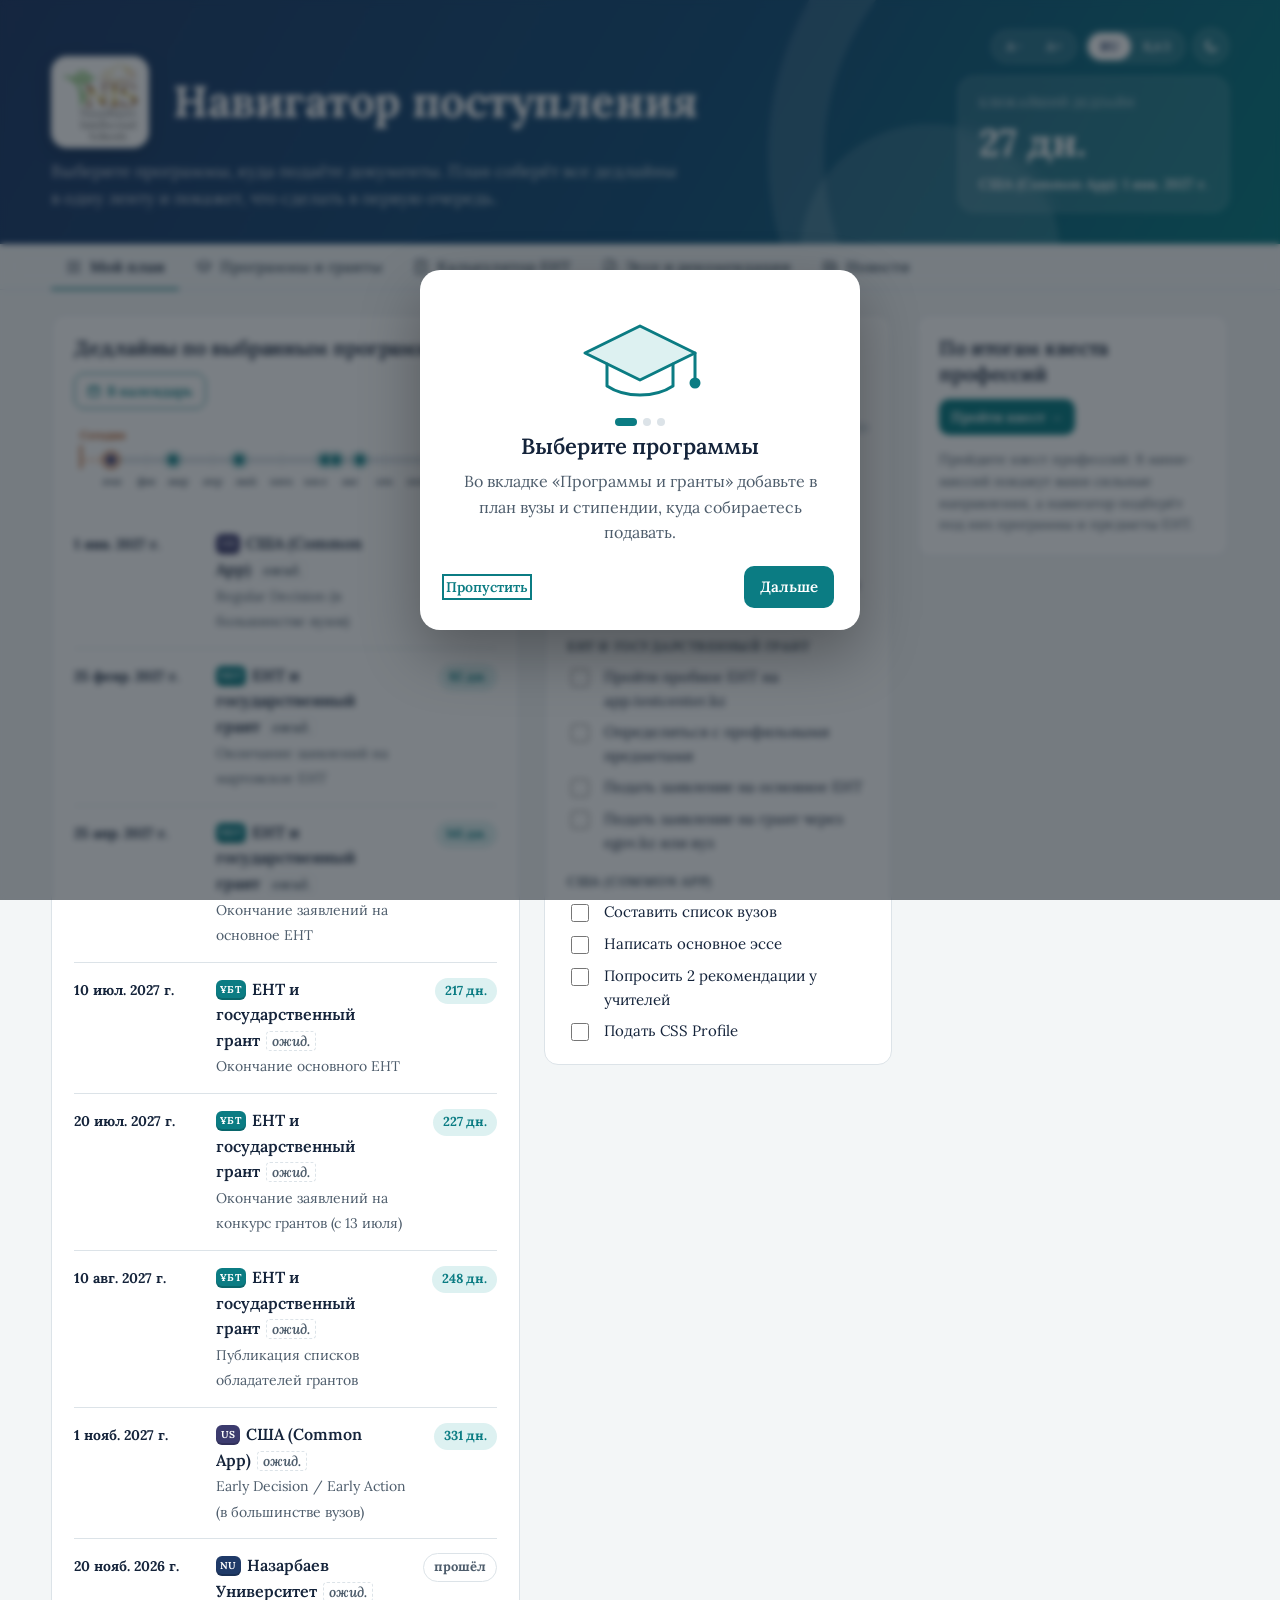
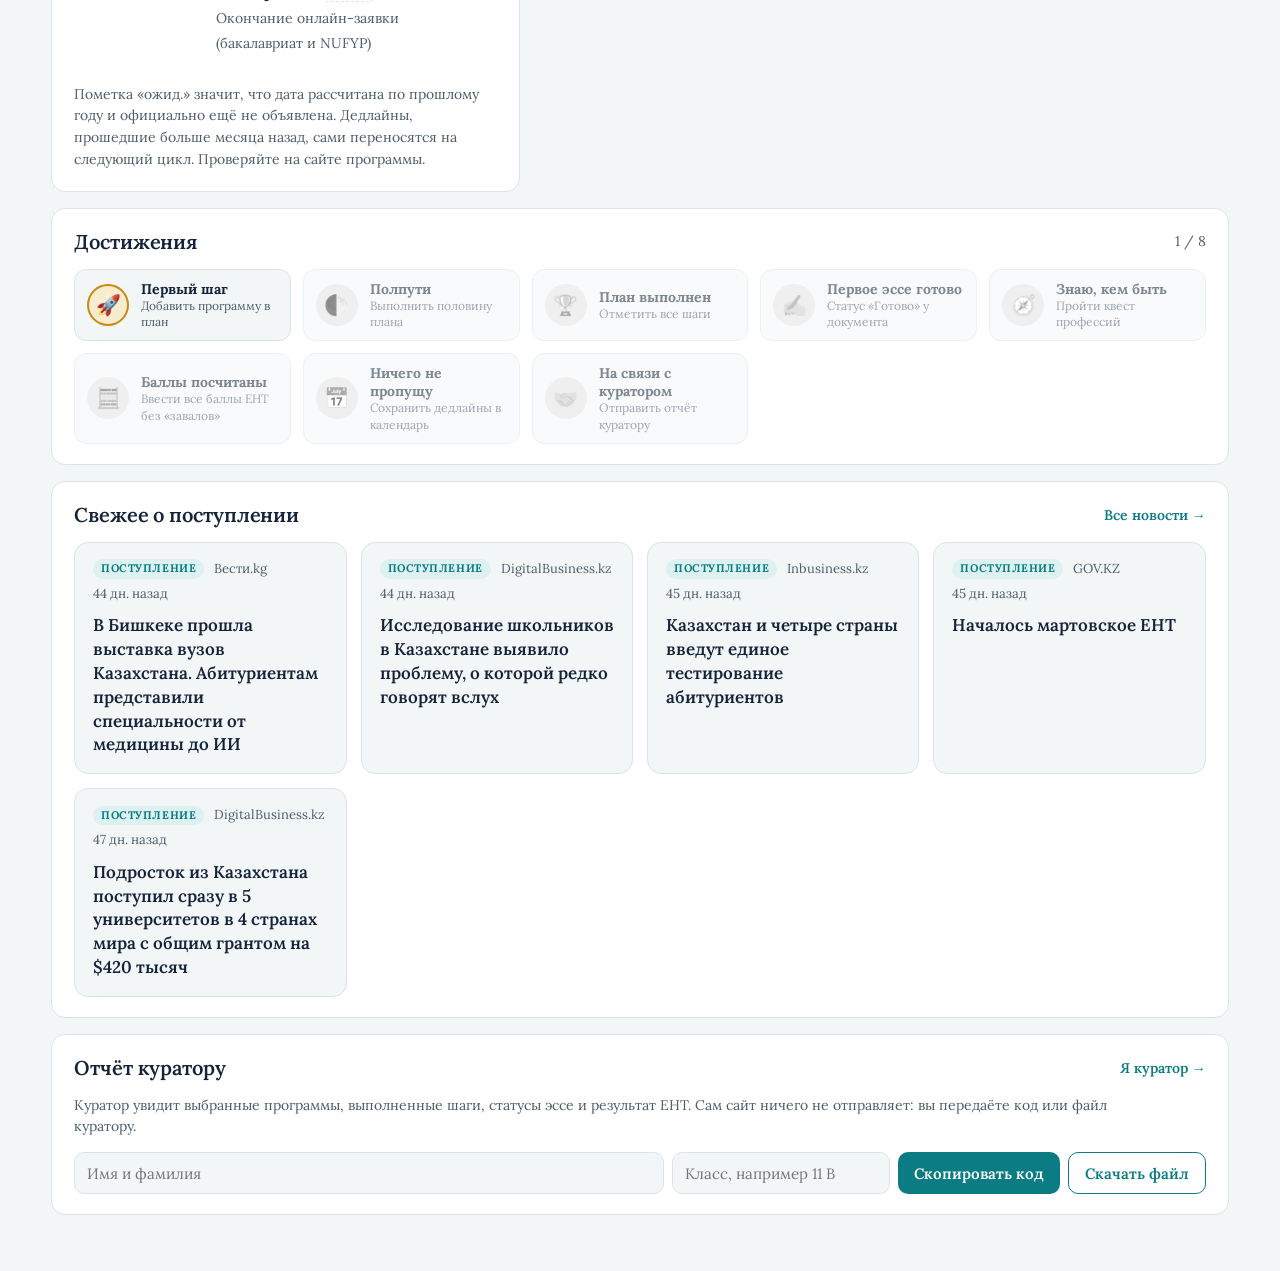
==== commit 33638492: "iPhone: подсказка установки, apple-touch-icon без прозрачных углов, meta-теги для режима приложения " ====
--- a/index.html
+++ b/index.html
@@ -2,6 +2,10 @@
 <html lang="ru">
 <head>
 <meta charset="utf-8">
+<meta name="apple-mobile-web-app-capable" content="yes">
+<meta name="mobile-web-app-capable" content="yes">
+<meta name="apple-mobile-web-app-title" content="Навигатор">
+<meta name="apple-mobile-web-app-status-bar-style" content="black-translucent">
 <meta name="viewport" content="width=device-width, initial-scale=1, viewport-fit=cover">
 <title>Навигатор поступления</title>
 <meta name="claude:viewport-fit-sides" content="cover">
@@ -9,7 +13,7 @@
 <script>try{var th=localStorage.getItem("nav.theme");if(th)document.documentElement.dataset.theme=th;var z=localStorage.getItem("nav.zoom");if(z&&z!="1")document.documentElement.style.zoom=z}catch(e){}</script>
 <link rel="manifest" href="manifest.webmanifest">
 <link rel="icon" href="icon.svg" type="image/svg+xml">
-<link rel="apple-touch-icon" href="icon-192.png">
+<link rel="apple-touch-icon" sizes="180x180" href="apple-touch-icon.png">
 <link rel="preconnect" href="https://fonts.googleapis.com">
 <link rel="preconnect" href="https://fonts.gstatic.com" crossorigin>
 <link rel="stylesheet" href="https://fonts.googleapis.com/css2?family=Lora:ital,wght@0,400..700;1,400..700&display=swap">
@@ -362,6 +366,15 @@
   .ring{width:112px;height:112px}.ring .rc .big{font-size:32px}
   .strip .mt:nth-of-type(even) b{display:none}
 }
+/* Подсказка установки на iPhone и отступ под «чёлку» в режиме приложения */
+header{padding-top:max(28px,calc(env(safe-area-inset-top,0px) + 14px))}
+.ioshint{position:fixed;left:12px;right:12px;bottom:calc(80px + env(safe-area-inset-bottom,0px));z-index:9;display:flex;gap:12px;align-items:flex-start;background:var(--surface);color:var(--ink);border:1px solid var(--line);border-radius:16px;padding:14px;box-shadow:0 12px 32px rgba(0,0,0,.22);animation:rise var(--dur-3) var(--ease-out) both}
+.ioshint[hidden]{display:none}
+.ioshint img{border-radius:11px;flex:none}
+.ioshint b{display:block;font-size:16px}
+.ioshint p{margin:4px 0 0;font-size:14px;line-height:1.45;color:var(--muted)}
+.ioshint .sh{width:18px;height:18px;vertical-align:-3px;color:#0A84FF}
+.ioshint .x{font-size:24px;padding:0 4px}
 /* Печать: только план и документы, светлая тема */
 .printhead{display:none}
 @media print{
@@ -521,6 +534,11 @@
   </section>
 </div>
 
+<div class="ioshint" id="ioshint" hidden role="dialog" aria-labelledby="ios-t">
+  <img src="icon-192.png" alt="" width="48" height="48">
+  <div><b id="ios-t" data-i18n="ios.title"></b><p id="ios-p"></p></div>
+  <button class="x" id="ios-x" data-i18n-aria="ios.close">×</button>
+</div>
 <dialog class="onb" id="onb" aria-labelledby="onb-t">
   <div class="onb-ill" id="onb-ill"></div>
   <div class="onb-dots" id="onb-dots"></div>
@@ -879,7 +897,7 @@
 
 /* ---------- Язык ---------- */
 document.querySelector(".langs:not(.zoom)").addEventListener("click",e=>{const b=e.target.closest("[data-lang]");if(!b||b.dataset.lang===LANG)return;
-  setLang(b.dataset.lang);document.title=t("title");if(onb.open)renderOnb();render();renderEntInputs();renderEnt();renderNews();moveInd()});
+  setLang(b.dataset.lang);document.title=t("title");if(onb.open)renderOnb();if(!document.getElementById("ioshint").hidden)iosHint();render();renderEntInputs();renderEnt();renderNews();moveInd()});
 
 /* ---------- PWA: офлайн-режим и установка (работает на http/https, не через file://) ---------- */
 if("serviceWorker" in navigator&&location.protocol.startsWith("http"))navigator.serviceWorker.register("sw.js").catch(()=>{});
@@ -901,6 +919,16 @@
 if(location.hash&&TABS.includes(location.hash.slice(1)))showTab(location.hash.slice(1));
 if(Date.now()-news.at>STALE)refreshNews();
 if(!load("nav.onb",0)&&typeof onb.showModal==="function"){renderOnb();onb.showModal()}
+
+/* ---------- iPhone: Safari не показывает кнопку установки, поэтому объясняем сами ---------- */
+const IOS=/iPhone|iPad|iPod/.test(navigator.userAgent)||(navigator.platform==="MacIntel"&&navigator.maxTouchPoints>1);
+const SHARE_SVG=`<svg class="sh" viewBox="0 0 24 24" fill="none" stroke="currentColor" stroke-width="2" stroke-linecap="round" stroke-linejoin="round" aria-hidden="true"><path d="M12 3v12M8 7l4-4 4 4"/><path d="M6 11H5v10h14V11h-1"/></svg>`;
+function iosHint(){const h=document.getElementById("ioshint");
+  if(!IOS||navigator.standalone||matchMedia("(display-mode: standalone)").matches||load("nav.iosHint",0)||onb.open){h.hidden=true;return}
+  document.getElementById("ios-p").innerHTML=esc(t("ios.text")).replace("{share}",SHARE_SVG);h.hidden=false}
+document.getElementById("ios-x").addEventListener("click",()=>{save("nav.iosHint",Date.now());document.getElementById("ioshint").hidden=true});
+onb.addEventListener("close",()=>setTimeout(iosHint,400));
+iosHint();
 </script>
 </body>
 </html>
